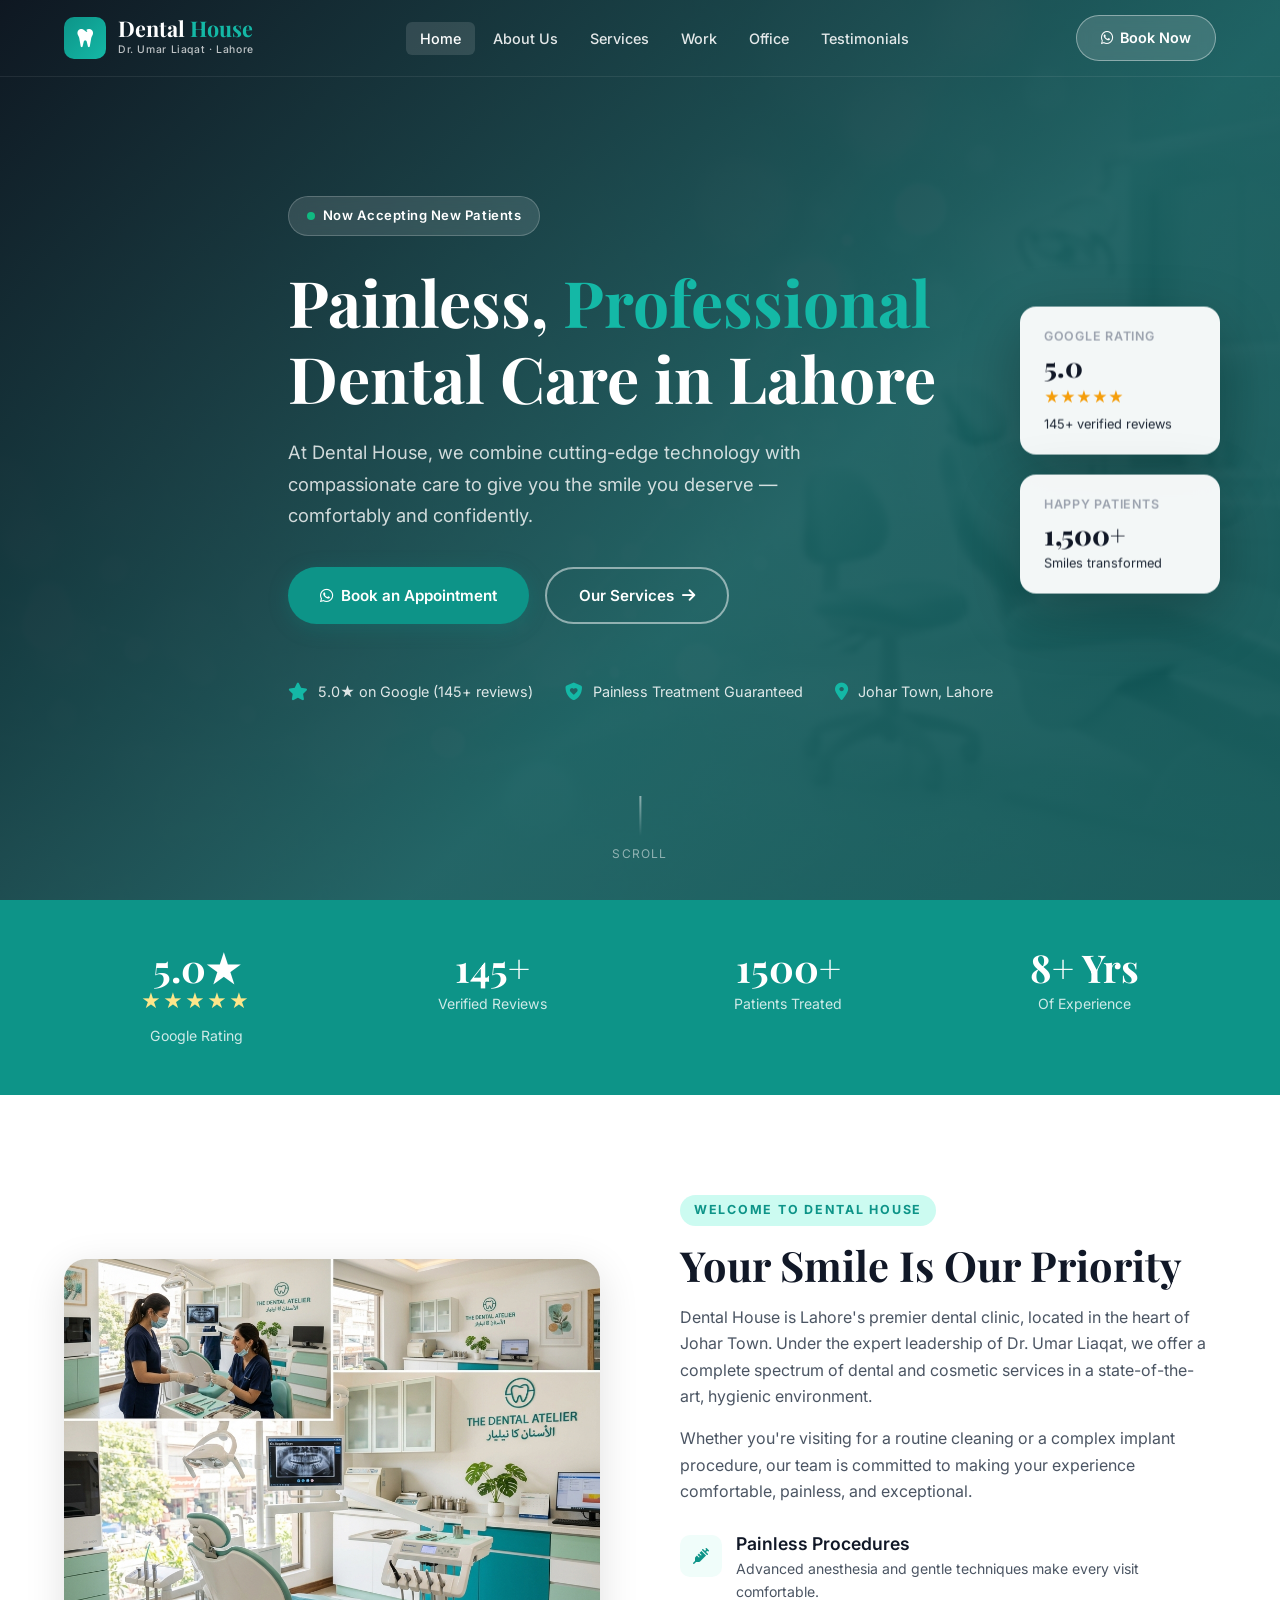
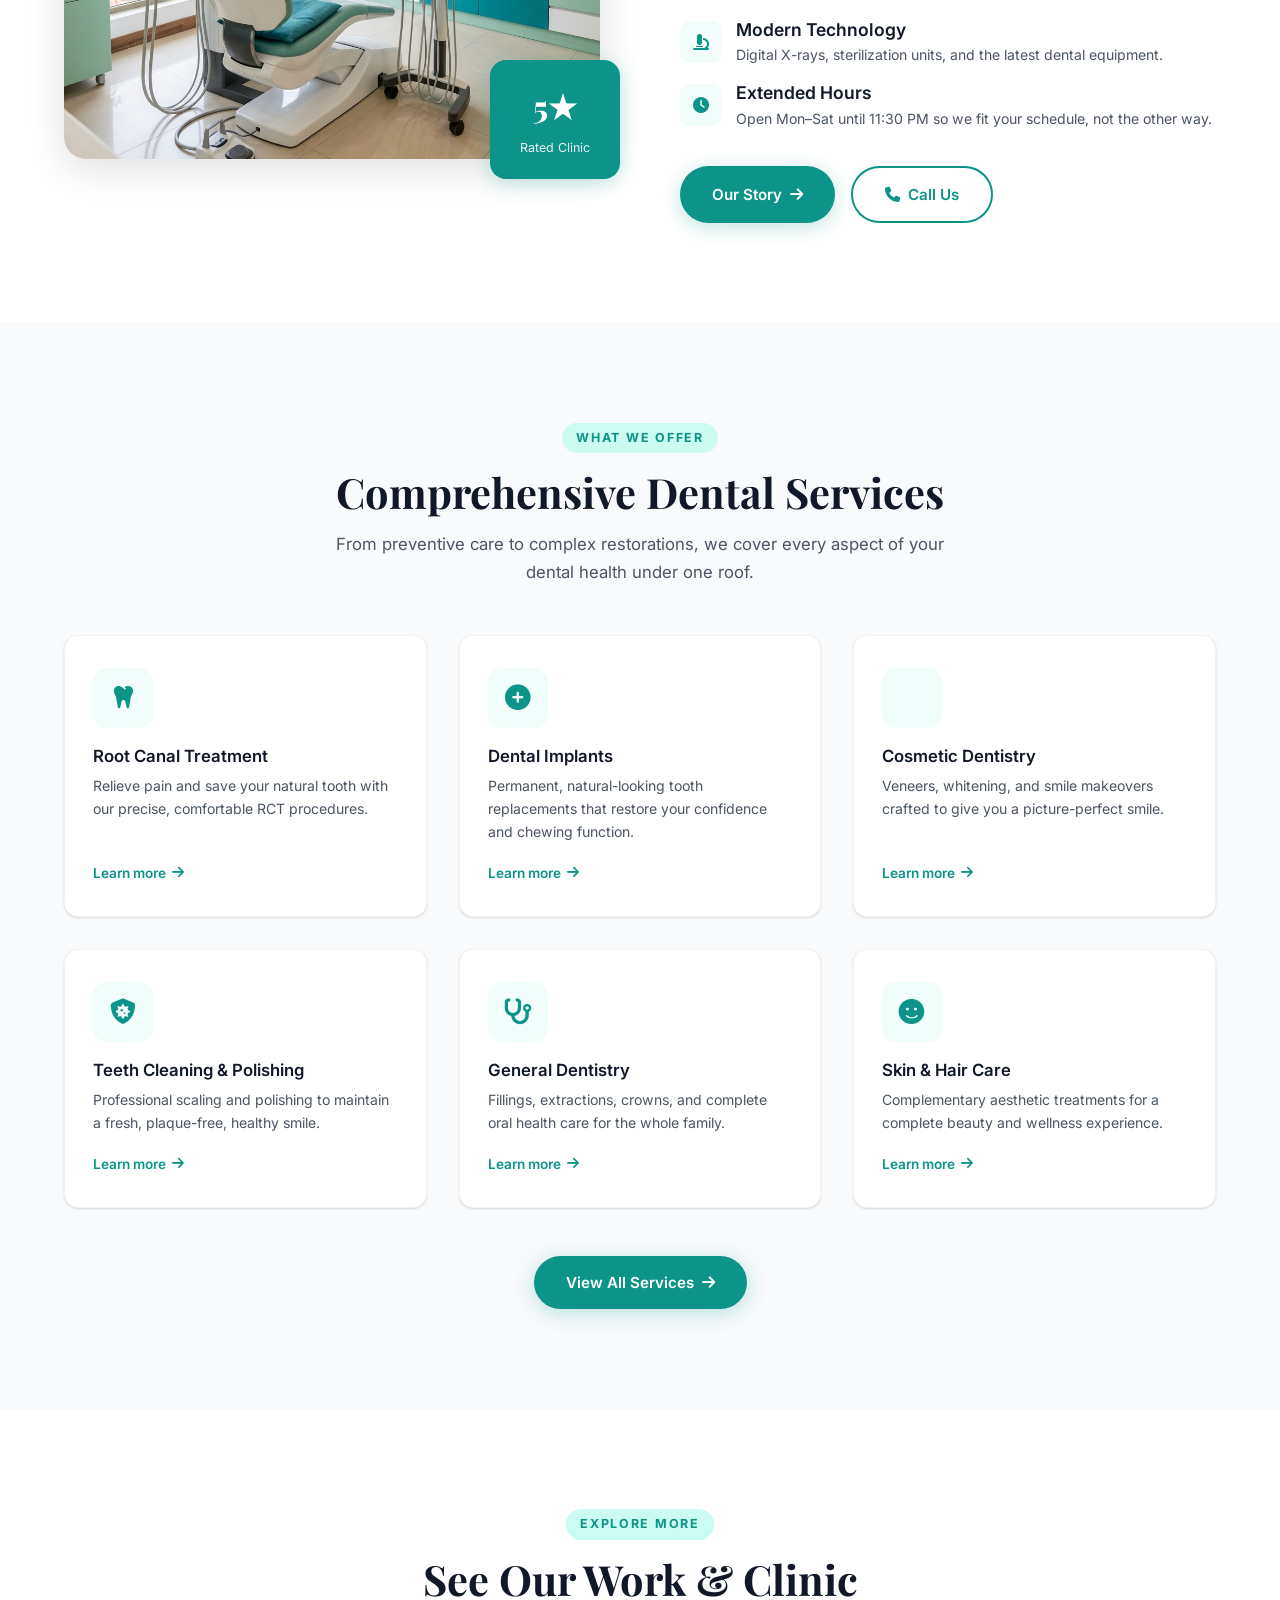
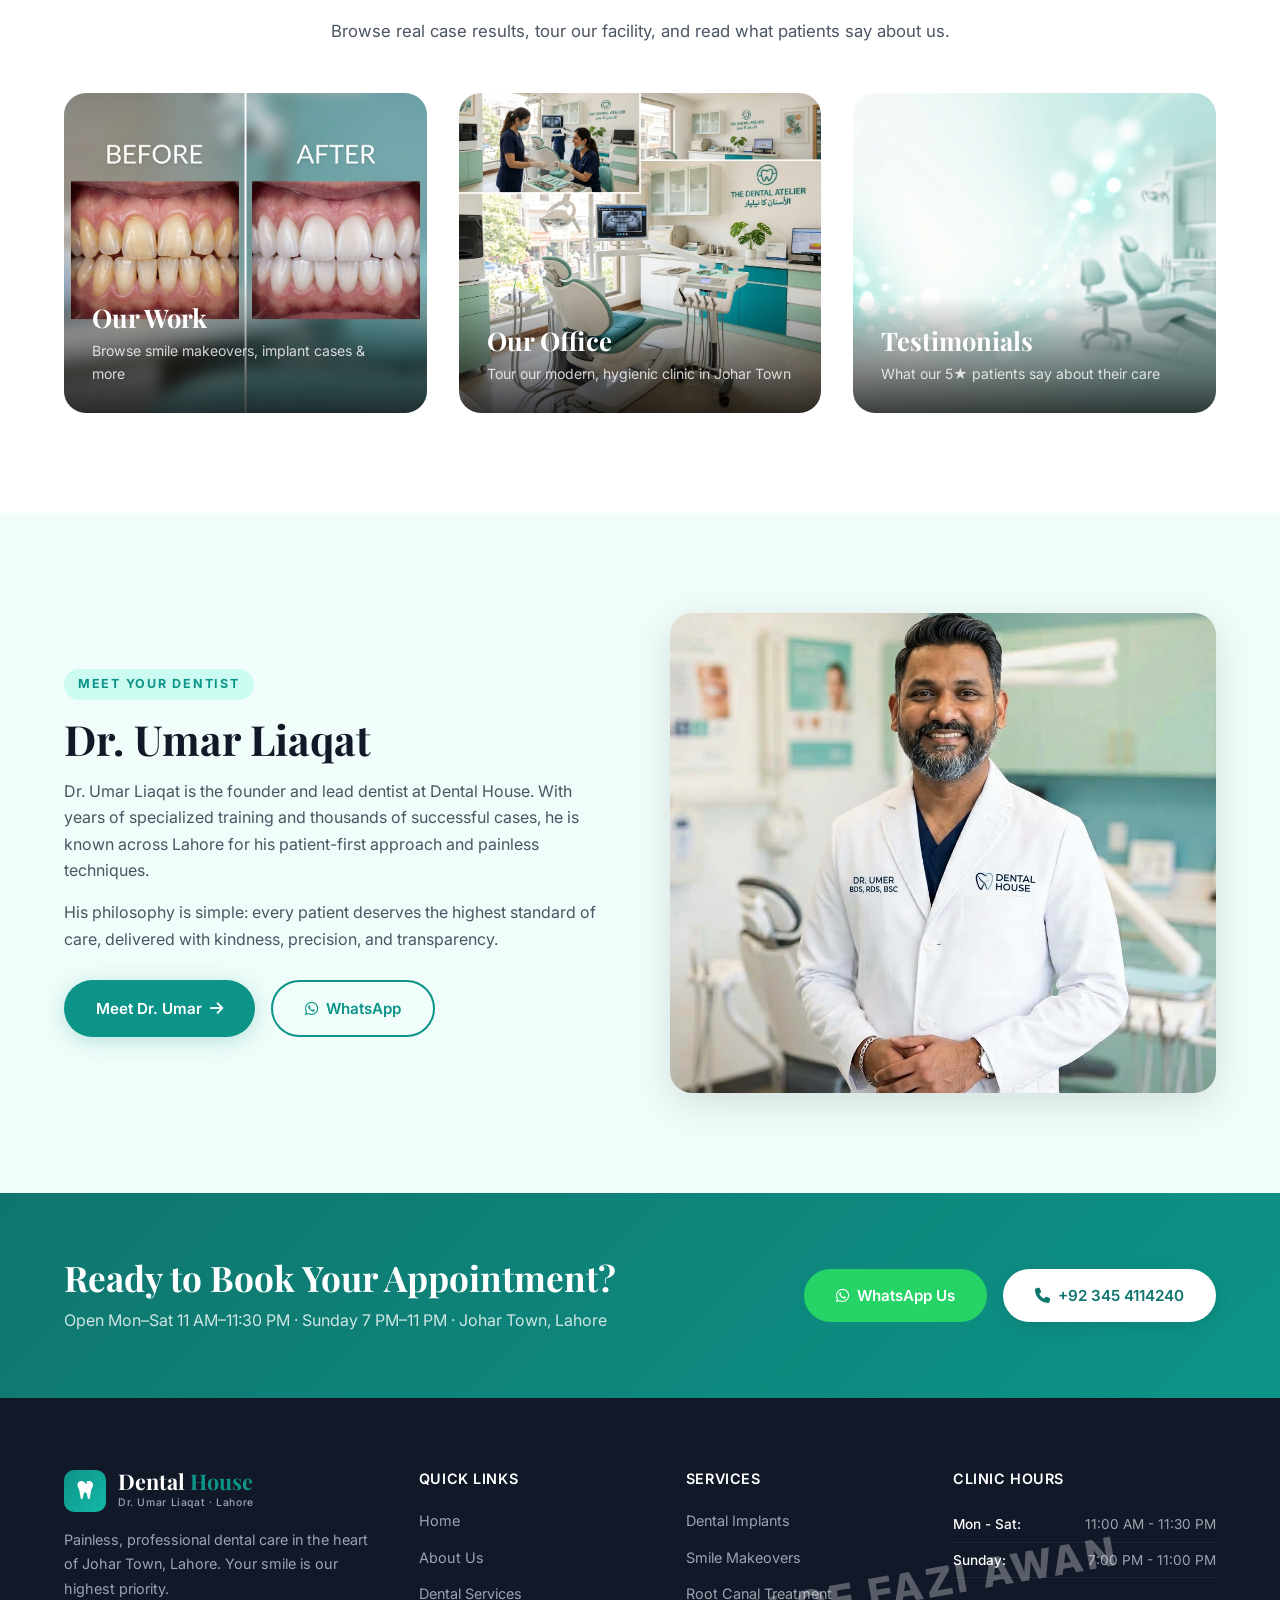
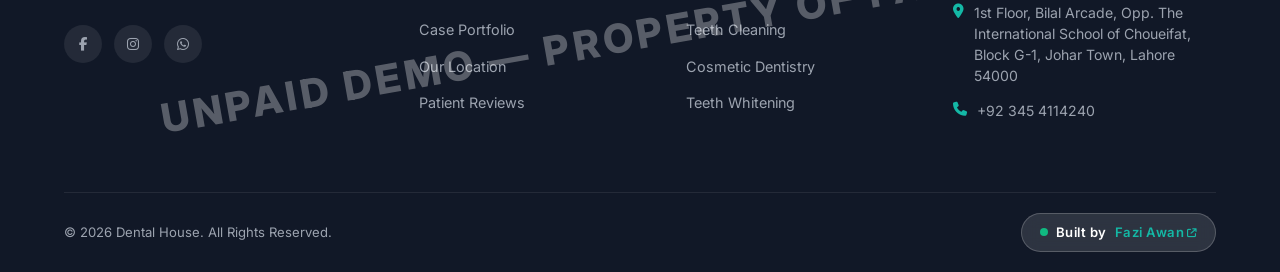
==== index.html @ aef33474 "Initial commit - Dental House website" ====
<!DOCTYPE html>
<html lang="en">
<head>
  <meta charset="UTF-8" />
  <meta name="viewport" content="width=device-width, initial-scale=1.0" />
  <title>Dental House Lahore — Best Dentist in Johar Town | Dr. Umar Liaqat</title>
  <meta name="description" content="Dental House in Johar Town, Lahore offers painless, professional dental care. Led by Dr. Umar Liaqat. 5-star rated clinic. Book your appointment today." />
  <meta name="keywords" content="best dentist Lahore, dentist Johar Town, dental clinic Lahore, root canal Lahore, dental implants Lahore, Dr. Umar Liaqat" />
  <meta property="og:title" content="Dental House Lahore — Best Dentist in Johar Town" />
  <meta property="og:description" content="Painless, professional dental care in Lahore. 5.0★ rated. Book now." />
  <meta property="og:type" content="website" />
  <link rel="preconnect" href="https://fonts.googleapis.com" />
  <link rel="preconnect" href="https://fonts.gstatic.com" crossorigin />
  <link href="https://fonts.googleapis.com/css2?family=Inter:wght@300;400;500;600;700;800&family=Playfair+Display:wght@400;600;700&display=swap" rel="stylesheet" />
  <link rel="stylesheet" href="style.css" />
  <link rel="stylesheet" href="https://cdnjs.cloudflare.com/ajax/libs/font-awesome/6.5.0/css/all.min.css" />
  <style>
    /* ——— HOMEPAGE-SPECIFIC STYLES ——— */
    .hero {
      position: relative;
      min-height: 100vh;
      display: flex;
      align-items: center;
      overflow: hidden;
      background: var(--gray-900);
    }
    .hero-bg {
      position: absolute;
      inset: 0;
      background-image: url('hero_bg_1789844515133.png');
      background-size: cover;
      background-position: center;
      opacity: .18;
    }
    .hero-overlay {
      position: absolute;
      inset: 0;
      background: linear-gradient(135deg,
        rgba(11,20,30,.92) 0%,
        rgba(13,148,136,.45) 60%,
        rgba(15,118,110,.6) 100%);
    }
    .hero-content {
      position: relative;
      z-index: 2;
      max-width: 720px;
    }
    .hero-badge {
      display: inline-flex;
      align-items: center;
      gap: 8px;
      background: rgba(255,255,255,.12);
      backdrop-filter: blur(8px);
      border: 1px solid rgba(255,255,255,.2);
      color: #fff;
      padding: 8px 18px;
      border-radius: 50px;
      font-size: .82rem;
      font-weight: 600;
      margin-bottom: 28px;
      letter-spacing: .04em;
    }
    .hero-badge .dot {
      width: 8px; height: 8px;
      background: #10b981;
      border-radius: 50%;
      animation: pulse 1.5s infinite;
    }
    .hero h1 {
      color: #fff;
      margin-bottom: 20px;
      font-size: clamp(2.4rem, 5.5vw, 4rem);
    }
    .hero h1 span { color: var(--teal-light); }
    .hero .hero-sub {
      color: rgba(255,255,255,.8);
      font-size: 1.15rem;
      max-width: 540px;
      margin-bottom: 36px;
      line-height: 1.7;
    }
    .hero-btns {
      display: flex;
      gap: 16px;
      flex-wrap: wrap;
      margin-bottom: 56px;
    }
    .hero-trust {
      display: flex;
      gap: 32px;
      flex-wrap: wrap;
    }
    .hero-trust-item {
      display: flex;
      align-items: center;
      gap: 10px;
      color: rgba(255,255,255,.85);
      font-size: .9rem;
    }
    .hero-trust-item i { color: var(--teal-light); font-size: 1.1rem; }

    /* floating card */
    .hero-float {
      position: absolute;
      right: 60px; top: 50%;
      transform: translateY(-50%);
      z-index: 3;
      display: flex;
      flex-direction: column;
      gap: 20px;
    }
    .hero-stat-card {
      background: rgba(255,255,255,.95);
      backdrop-filter: blur(12px);
      border-radius: 16px;
      padding: 20px 24px;
      min-width: 200px;
      box-shadow: 0 20px 60px rgba(0,0,0,.25);
      animation: float 4s ease-in-out infinite;
    }
    .hero-stat-card:nth-child(2) { animation-delay: .8s; }
    @keyframes float {
      0%, 100% { transform: translateY(0); }
      50%       { transform: translateY(-10px); }
    }
    .hero-stat-card .card-label { font-size: .78rem; font-weight: 600; color: var(--gray-400); letter-spacing: .06em; text-transform: uppercase; margin-bottom: 6px; }
    .hero-stat-card .card-value { font-size: 1.7rem; font-weight: 800; color: var(--gray-900); line-height: 1; font-family: 'Playfair Display', serif; }
    .hero-stat-card .card-stars { color: var(--gold); font-size: .95rem; margin-top: 4px; }
    .hero-stat-card .card-sub { font-size: .8rem; color: var(--gray-500); margin-top: 4px; }
    .scroll-cue {
      position: absolute;
      bottom: 36px; left: 50%;
      transform: translateX(-50%);
      z-index: 3;
      display: flex;
      flex-direction: column;
      align-items: center;
      gap: 8px;
      color: rgba(255,255,255,.5);
      font-size: .75rem;
      letter-spacing: .1em;
    }
    .scroll-cue-line {
      width: 2px; height: 40px;
      background: linear-gradient(to bottom, rgba(255,255,255,.5), transparent);
      animation: scrollLine 1.8s infinite;
    }
    @keyframes scrollLine {
      0%   { height: 0; opacity: 1; }
      100% { height: 40px; opacity: 0; }
    }

    /* intro section */
    .intro-grid {
      display: grid;
      grid-template-columns: 1fr 1fr;
      gap: 80px;
      align-items: center;
    }
    .intro-img-wrap {
      position: relative;
    }
    .intro-img-wrap img {
      width: 100%;
      height: 500px;
      object-fit: cover;
      border-radius: var(--radius-lg);
      box-shadow: var(--shadow-lg);
    }
    .intro-badge-float {
      position: absolute;
      bottom: -20px; right: -20px;
      background: var(--teal);
      color: #fff;
      border-radius: 16px;
      padding: 20px 24px;
      box-shadow: var(--shadow-teal);
      text-align: center;
      min-width: 130px;
    }
    .intro-badge-float .num { font-size: 2rem; font-weight: 800; display: block; font-family: 'Playfair Display', serif; }
    .intro-badge-float .txt { font-size: .78rem; opacity: .9; }
    .intro-features { display: flex; flex-direction: column; gap: 16px; margin: 28px 0 36px; }
    .intro-feature {
      display: flex;
      gap: 14px;
      align-items: flex-start;
    }
    .intro-feature-icon {
      width: 42px; height: 42px;
      border-radius: 10px;
      background: var(--teal-bg);
      display: flex; align-items: center; justify-content: center;
      color: var(--teal);
      font-size: 1rem;
      flex-shrink: 0;
      margin-top: 2px;
    }
    .intro-feature h4 { margin-bottom: 3px; }
    .intro-feature p { font-size: .88rem; margin: 0; }

    /* service preview cards */
    .service-prev-card {
      background: #fff;
      border-radius: var(--radius);
      padding: 32px 28px;
      border: 1px solid var(--gray-100);
      box-shadow: var(--shadow-sm);
      transition: transform var(--transition), box-shadow var(--transition), border-color var(--transition);
      display: flex;
      flex-direction: column;
    }
    .service-prev-card:hover {
      transform: translateY(-8px);
      box-shadow: 0 20px 50px rgba(13,148,136,.12);
      border-color: var(--teal-pale);
    }
    .service-prev-card .service-icon { margin-bottom: 18px; }
    .service-prev-card h4 { margin-bottom: 8px; font-size: 1.05rem; }
    .service-prev-card p { font-size: .88rem; flex: 1; }
    .service-prev-card .card-link {
      display: inline-flex;
      align-items: center;
      gap: 6px;
      color: var(--teal);
      font-size: .85rem;
      font-weight: 600;
      margin-top: 18px;
      transition: gap var(--transition);
    }
    .service-prev-card:hover .card-link { gap: 10px; }

    /* quick-link section cards */
    .quick-card {
      position: relative;
      border-radius: var(--radius-lg);
      overflow: hidden;
      height: 320px;
      display: flex;
      align-items: flex-end;
      cursor: pointer;
    }
    .quick-card img {
      position: absolute;
      inset: 0;
      width: 100%; height: 100%;
      object-fit: cover;
      transition: transform .5s ease;
    }
    .quick-card:hover img { transform: scale(1.06); }
    .quick-card-overlay {
      position: relative;
      z-index: 1;
      width: 100%;
      padding: 28px;
      background: linear-gradient(to top, rgba(0,0,0,.75) 0%, transparent 100%);
    }
    .quick-card-overlay h3 { color: #fff; margin-bottom: 6px; }
    .quick-card-overlay p { color: rgba(255,255,255,.8); font-size: .88rem; margin: 0; }

    @media (max-width: 1024px) {
      .hero-float { display: none; }
    }
    @media (max-width: 768px) {
      .intro-grid { grid-template-columns: 1fr; gap: 48px; }
      .intro-badge-float { bottom: -10px; right: 16px; }
    }
  </style>
</head>
<body class="page-transition">

  <!-- =================== HEADER =================== -->
  <header class="site-header transparent" id="site-header" data-transparent="true">
    <div class="container">
      <nav class="nav-inner">
        <a href="index.html" class="nav-logo" id="nav-logo">
          <div class="nav-logo-icon"><i class="fa-solid fa-tooth"></i></div>
          <div>
            <div class="nav-logo-text">Dental <span>House</span></div>
            <span class="nav-logo-sub">Dr. Umar Liaqat · Lahore</span>
          </div>
        </a>
        <ul class="nav-links" id="nav-links">
          <li><a href="index.html">Home</a></li>
          <li><a href="about.html">About Us</a></li>
          <li><a href="services.html">Services</a></li>
          <li><a href="work.html">Work</a></li>
          <li><a href="office.html">Office</a></li>
          <li><a href="testimonials.html">Testimonials</a></li>
        </ul>
        <div class="nav-right">
          <a href="https://wa.me/923454114240" target="_blank" class="nav-cta"><i class="fa-brands fa-whatsapp"></i> Book Now</a>
        </div>
        <button class="nav-toggle" id="nav-toggle" aria-label="Toggle menu" aria-expanded="false"><span></span><span></span><span></span></button>
      </nav>
    </div>
  </header>

  <!-- Mobile menu -->
  <div class="mobile-menu" id="mobile-menu">
    <a href="index.html">Home</a>
    <a href="about.html">About Us</a>
    <a href="services.html">Services</a>
    <a href="work.html">Work</a>
    <a href="office.html">Office</a>
    <a href="testimonials.html">Testimonials</a>
    <a href="https://wa.me/923454114240" target="_blank" class="nav-cta">Book Now on WhatsApp</a>
  </div>

  <!-- =================== HERO =================== -->
  <section class="hero" id="hero">
    <div class="hero-bg"></div>
    <div class="hero-overlay"></div>
    <div class="container" style="position:relative;z-index:2;">
      <div class="hero-content">
        <div class="hero-badge">
          <span class="dot"></span>
          Now Accepting New Patients
        </div>
        <h1>Painless, <span>Professional</span><br>Dental Care in Lahore</h1>
        <p class="hero-sub">
          At Dental House, we combine cutting-edge technology with compassionate care to give you the smile you deserve — comfortably and confidently.
        </p>
        <div class="hero-btns">
          <a href="https://wa.me/923454114240" target="_blank" class="btn btn-primary" id="hero-book-btn">
            <i class="fa-brands fa-whatsapp"></i> Book an Appointment
          </a>
          <a href="services.html" class="btn btn-outline" style="color:#fff;border-color:rgba(255,255,255,.5);" id="hero-services-btn">
            Our Services <i class="fa-solid fa-arrow-right"></i>
          </a>
        </div>
        <div class="hero-trust">
          <div class="hero-trust-item">
            <i class="fa-solid fa-star"></i>
            <span>5.0★ on Google (145+ reviews)</span>
          </div>
          <div class="hero-trust-item">
            <i class="fa-solid fa-shield-heart"></i>
            <span>Painless Treatment Guaranteed</span>
          </div>
          <div class="hero-trust-item">
            <i class="fa-solid fa-location-dot"></i>
            <span>Johar Town, Lahore</span>
          </div>
        </div>
      </div>
    </div>

    <!-- Floating stat cards -->
    <div class="hero-float">
      <div class="hero-stat-card">
        <div class="card-label">Google Rating</div>
        <div class="card-value">5.0</div>
        <div class="card-stars">★★★★★</div>
        <div class="card-sub">145+ verified reviews</div>
      </div>
      <div class="hero-stat-card">
        <div class="card-label">Happy Patients</div>
        <div class="card-value">1,500+</div>
        <div class="card-sub">Smiles transformed</div>
      </div>
    </div>

    <div class="scroll-cue">
      <div class="scroll-cue-line"></div>
      SCROLL
    </div>
  </section>

  <!-- =================== STATS STRIP =================== -->
  <div class="stats-strip">
    <div class="container">
      <div class="stats-grid stagger">
        <div class="stat-item fade-in">
          <div class="number" data-count="5.0" data-decimals="1" data-suffix="★">5.0★</div>
          <div class="stars">★★★★★</div>
          <div class="label">Google Rating</div>
        </div>
        <div class="stat-item fade-in">
          <div class="number" data-count="145" data-suffix="+">145+</div>
          <div class="label">Verified Reviews</div>
        </div>
        <div class="stat-item fade-in">
          <div class="number" data-count="1500" data-suffix="+">1500+</div>
          <div class="label">Patients Treated</div>
        </div>
        <div class="stat-item fade-in">
          <div class="number" data-count="8" data-suffix="+ Yrs">8+ Yrs</div>
          <div class="label">Of Experience</div>
        </div>
      </div>
    </div>
  </div>

  <!-- =================== INTRO SECTION =================== -->
  <section class="section" id="intro">
    <div class="container">
      <div class="intro-grid">
        <div class="intro-img-wrap fade-in-left">
          <img src="clinic_interior_1789844557545.png" alt="Dental House Clinic Interior — Modern, clean, well-equipped" />
          <div class="intro-badge-float">
            <span class="num">5★</span>
            <span class="txt">Rated Clinic</span>
          </div>
        </div>
        <div class="fade-in-right">
          <span class="section-label">Welcome to Dental House</span>
          <h2 class="section-title">Your Smile Is Our Priority</h2>
          <p style="margin-bottom:16px;">
            Dental House is Lahore's premier dental clinic, located in the heart of Johar Town. Under the expert leadership of Dr. Umar Liaqat, we offer a complete spectrum of dental and cosmetic services in a state-of-the-art, hygienic environment.
          </p>
          <p>
            Whether you're visiting for a routine cleaning or a complex implant procedure, our team is committed to making your experience comfortable, painless, and exceptional.
          </p>
          <div class="intro-features">
            <div class="intro-feature">
              <div class="intro-feature-icon"><i class="fa-solid fa-syringe"></i></div>
              <div>
                <h4>Painless Procedures</h4>
                <p>Advanced anesthesia and gentle techniques make every visit comfortable.</p>
              </div>
            </div>
            <div class="intro-feature">
              <div class="intro-feature-icon"><i class="fa-solid fa-microscope"></i></div>
              <div>
                <h4>Modern Technology</h4>
                <p>Digital X-rays, sterilization units, and the latest dental equipment.</p>
              </div>
            </div>
            <div class="intro-feature">
              <div class="intro-feature-icon"><i class="fa-solid fa-clock"></i></div>
              <div>
                <h4>Extended Hours</h4>
                <p>Open Mon–Sat until 11:30 PM so we fit your schedule, not the other way.</p>
              </div>
            </div>
          </div>
          <div style="display:flex;gap:16px;flex-wrap:wrap;">
            <a href="about.html" class="btn btn-primary" id="intro-about-btn">
              Our Story <i class="fa-solid fa-arrow-right"></i>
            </a>
            <a href="tel:+923454114240" class="btn btn-outline" id="intro-call-btn">
              <i class="fa-solid fa-phone"></i> Call Us
            </a>
          </div>
        </div>
      </div>
    </div>
  </section>

  <!-- =================== SERVICES PREVIEW =================== -->
  <section class="section section-alt" id="services-preview">
    <div class="container">
      <div class="text-center fade-in">
        <span class="section-label">What We Offer</span>
        <h2 class="section-title">Comprehensive Dental Services</h2>
        <p class="section-subtitle">From preventive care to complex restorations, we cover every aspect of your dental health under one roof.</p>
      </div>
      <div class="grid-3 stagger" style="margin-bottom:48px;">
        <div class="service-prev-card fade-in">
          <div class="service-icon"><i class="fa-solid fa-tooth" style="color:var(--teal);"></i></div>
          <h4>Root Canal Treatment</h4>
          <p>Relieve pain and save your natural tooth with our precise, comfortable RCT procedures.</p>
          <a href="services.html#rct" class="card-link">Learn more <i class="fa-solid fa-arrow-right"></i></a>
        </div>
        <div class="service-prev-card fade-in">
          <div class="service-icon"><i class="fa-solid fa-circle-plus" style="color:var(--teal);"></i></div>
          <h4>Dental Implants</h4>
          <p>Permanent, natural-looking tooth replacements that restore your confidence and chewing function.</p>
          <a href="services.html#implants" class="card-link">Learn more <i class="fa-solid fa-arrow-right"></i></a>
        </div>
        <div class="service-prev-card fade-in">
          <div class="service-icon"><i class="fa-solid fa-sparkles" style="color:var(--teal);"></i></div>
          <h4>Cosmetic Dentistry</h4>
          <p>Veneers, whitening, and smile makeovers crafted to give you a picture-perfect smile.</p>
          <a href="services.html#cosmetic" class="card-link">Learn more <i class="fa-solid fa-arrow-right"></i></a>
        </div>
        <div class="service-prev-card fade-in">
          <div class="service-icon"><i class="fa-solid fa-shield-virus" style="color:var(--teal);"></i></div>
          <h4>Teeth Cleaning & Polishing</h4>
          <p>Professional scaling and polishing to maintain a fresh, plaque-free, healthy smile.</p>
          <a href="services.html#cleaning" class="card-link">Learn more <i class="fa-solid fa-arrow-right"></i></a>
        </div>
        <div class="service-prev-card fade-in">
          <div class="service-icon"><i class="fa-solid fa-stethoscope" style="color:var(--teal);"></i></div>
          <h4>General Dentistry</h4>
          <p>Fillings, extractions, crowns, and complete oral health care for the whole family.</p>
          <a href="services.html#general" class="card-link">Learn more <i class="fa-solid fa-arrow-right"></i></a>
        </div>
        <div class="service-prev-card fade-in">
          <div class="service-icon"><i class="fa-solid fa-face-smile" style="color:var(--teal);"></i></div>
          <h4>Skin & Hair Care</h4>
          <p>Complementary aesthetic treatments for a complete beauty and wellness experience.</p>
          <a href="services.html#skin" class="card-link">Learn more <i class="fa-solid fa-arrow-right"></i></a>
        </div>
      </div>
      <div class="text-center fade-in">
        <a href="services.html" class="btn btn-primary" id="home-all-services-btn">View All Services <i class="fa-solid fa-arrow-right"></i></a>
      </div>
    </div>
  </section>

  <!-- =================== QUICK LINKS (Work / Office / Testimonials) =================== -->
  <section class="section" id="quick-links">
    <div class="container">
      <div class="text-center fade-in">
        <span class="section-label">Explore More</span>
        <h2 class="section-title">See Our Work &amp; Clinic</h2>
        <p class="section-subtitle">Browse real case results, tour our facility, and read what patients say about us.</p>
      </div>
      <div class="grid-3 stagger">
        <a href="work.html" class="quick-card fade-in" id="qlink-work">
          <img src="smile_makeover_1789844572495.png" alt="Dental work portfolio — Smile makeovers and implant cases" />
          <div class="quick-card-overlay">
            <h3>Our Work</h3>
            <p>Browse smile makeovers, implant cases & more</p>
          </div>
        </a>
        <a href="office.html" class="quick-card fade-in" id="qlink-office">
          <img src="clinic_interior_1789844557545.png" alt="Dental House Clinic — Modern interior and equipment" />
          <div class="quick-card-overlay">
            <h3>Our Office</h3>
            <p>Tour our modern, hygienic clinic in Johar Town</p>
          </div>
        </a>
        <a href="testimonials.html" class="quick-card fade-in" id="qlink-testimonials">
          <img src="hero_bg_1789844515133.png" alt="Patient testimonials at Dental House Lahore" />
          <div class="quick-card-overlay">
            <h3>Testimonials</h3>
            <p>What our 5★ patients say about their care</p>
          </div>
        </a>
      </div>
    </div>
  </section>

  <!-- =================== DR UMAR SNAPSHOT =================== -->
  <section class="section section-teal" id="dr-snapshot">
    <div class="container">
      <div class="intro-grid" style="gap:60px;align-items:center;">
        <div class="fade-in-left">
          <span class="section-label">Meet Your Dentist</span>
          <h2 class="section-title">Dr. Umar Liaqat</h2>
          <p style="margin-bottom:16px;">
            Dr. Umar Liaqat is the founder and lead dentist at Dental House. With years of specialized training and thousands of successful cases, he is known across Lahore for his patient-first approach and painless techniques.
          </p>
          <p style="margin-bottom:28px;">
            His philosophy is simple: every patient deserves the highest standard of care, delivered with kindness, precision, and transparency.
          </p>
          <div style="display:flex;gap:16px;flex-wrap:wrap;">
            <a href="about.html" class="btn btn-primary" id="home-about-dr-btn">Meet Dr. Umar <i class="fa-solid fa-arrow-right"></i></a>
            <a href="https://wa.me/923454114240" target="_blank" class="btn btn-outline" id="home-wa-btn">
              <i class="fa-brands fa-whatsapp"></i> WhatsApp
            </a>
          </div>
        </div>
        <div class="fade-in-right" style="position:relative;">
          <img src="assets/dr umar.jfif" alt="Dr. Umar Liaqat — Lead Dentist at Dental House Lahore" style="border-radius:var(--radius-lg);box-shadow:var(--shadow-lg);width:100%;height:480px;object-fit:cover;" />
        </div>
      </div>
    </div>
  </section>

  <!-- =================== CONTACT STRIP =================== -->
  <section class="contact-strip" id="contact-strip">
    <div class="container">
      <div class="contact-strip-inner">
        <div>
          <h2 style="font-size:clamp(1.6rem,3vw,2.2rem);">Ready to Book Your Appointment?</h2>
          <p>Open Mon–Sat 11 AM–11:30 PM · Sunday 7 PM–11 PM · Johar Town, Lahore</p>
        </div>
        <div class="contact-strip-btns">
          <a href="https://wa.me/923454114240" target="_blank" class="btn btn-whatsapp" id="strip-wa-btn">
            <i class="fa-brands fa-whatsapp"></i> WhatsApp Us
          </a>
          <a href="tel:+923454114240" class="btn btn-white" id="strip-call-btn">
            <i class="fa-solid fa-phone"></i> +92 345 4114240
          </a>
        </div>
      </div>
    </div>
  </section>

  <!-- =================== FOOTER =================== -->
  <footer class="site-footer">
    <div class="container">
      <div class="footer-grid">
        <div class="footer-brand">
          <a href="index.html" class="nav-logo">
            <div class="nav-logo-icon"><i class="fa-solid fa-tooth"></i></div>
            <div>
              <div class="nav-logo-text">Dental <span>House</span></div>
              <span class="nav-logo-sub">Dr. Umar Liaqat · Lahore</span>
            </div>
          </a>
          <p>Painless, professional dental care in the heart of Johar Town, Lahore. Your smile is our highest priority.</p>
          <div class="footer-social">
            <a href="https://facebook.com" target="_blank" aria-label="Facebook"><i class="fa-brands fa-facebook-f"></i></a>
            <a href="https://instagram.com" target="_blank" aria-label="Instagram"><i class="fa-brands fa-instagram"></i></a>
            <a href="https://wa.me/923454114240" target="_blank" aria-label="WhatsApp"><i class="fa-brands fa-whatsapp"></i></a>
          </div>
        </div>

        <div class="footer-col">
          <h4>Quick Links</h4>
          <ul>
            <li><a href="index.html">Home</a></li>
            <li><a href="about.html">About Us</a></li>
            <li><a href="services.html">Dental Services</a></li>
            <li><a href="work.html">Case Portfolio</a></li>
            <li><a href="office.html">Our Location</a></li>
            <li><a href="testimonials.html">Patient Reviews</a></li>
          </ul>
        </div>

        <div class="footer-col">
          <h4>Services</h4>
          <ul>
            <li><a href="services.html">Dental Implants</a></li>
            <li><a href="services.html">Smile Makeovers</a></li>
            <li><a href="services.html">Root Canal Treatment</a></li>
            <li><a href="services.html">Teeth Cleaning</a></li>
            <li><a href="services.html">Cosmetic Dentistry</a></li>
            <li><a href="services.html">Teeth Whitening</a></li>
          </ul>
        </div>

        <div class="footer-col">
          <h4>Clinic Hours</h4>
          <div class="footer-hours-row"><span>Mon - Sat:</span> <span>11:00 AM - 11:30 PM</span></div>
          <div class="footer-hours-row"><span>Sunday:</span> <span>7:00 PM - 11:00 PM</span></div>

          <div style="margin-top: 24px;">
            <div class="footer-contact-item">
              <i class="fa-solid fa-location-dot icon"></i>
              <span>1st Floor, Bilal Arcade, Opp. The International School of Choueifat, Block G-1, Johar Town, Lahore 54000</span>
            </div>
            <div class="footer-contact-item">
              <i class="fa-solid fa-phone icon"></i>
              <span>+92 345 4114240</span>
            </div>
          </div>
        </div>
      </div>

      <div class="footer-bottom footer-bottom-split">
        <div>© 2026 Dental House. All Rights Reserved.</div>
        <p class="footer-credit"><span class="dot"></span> Built by <a href="https://fazi-awan-portfolio.vercel.app/" target="_blank" rel="noopener">Fazi Awan <i class="fa-solid fa-arrow-up-right-from-square"></i></a></p>
      </div>
    </div>
  </footer>

  <script src="shared.js"></script>
</body>
</html>
---- style.css ----
/* =============================================
   DENTAL HOUSE — SHARED STYLESHEET
   ============================================= */

@import url('https://fonts.googleapis.com/css2?family=Inter:wght@300;400;500;600;700;800&family=Playfair+Display:wght@400;600;700&display=swap');

/* ——— CSS Variables ——— */
:root {
  --teal: #0d9488;
  --teal-light: #14b8a6;
  --teal-dark: #0f766e;
  --teal-pale: #ccfbf1;
  --teal-bg: #f0fdfa;
  --white: #ffffff;
  --off-white: #f8fafc;
  --gray-50: #f9fafb;
  --gray-100: #f3f4f6;
  --gray-200: #e5e7eb;
  --gray-400: #9ca3af;
  --gray-600: #4b5563;
  --gray-700: #374151;
  --gray-800: #1f2937;
  --gray-900: #111827;
  --gold: #f59e0b;
  --shadow-sm: 0 1px 3px rgba(0, 0, 0, .08), 0 1px 2px rgba(0, 0, 0, .06);
  --shadow-md: 0 4px 16px rgba(0, 0, 0, .10);
  --shadow-lg: 0 10px 40px rgba(0, 0, 0, .12);
  --shadow-teal: 0 4px 20px rgba(13, 148, 136, .25);
  --radius: 14px;
  --radius-lg: 22px;
  --transition: .3s cubic-bezier(.4, 0, .2, 1);
}

/* ——— Reset & Base ——— */
*,
*::before,
*::after {
  box-sizing: border-box;
  margin: 0;
  padding: 0;
}

html {
  scroll-behavior: smooth;
  font-size: 16px;
}

body {
  font-family: 'Inter', sans-serif;
  color: var(--gray-800);
  background: var(--white);
  line-height: 1.65;
  overflow-x: hidden;
}

img {
  max-width: 100%;
  height: auto;
  display: block;
}

a {
  text-decoration: none;
  color: inherit;
}

ul {
  list-style: none;
}

/* ——— Typography ——— */
h1,
h2,
h3,
h4 {
  font-family: 'Playfair Display', serif;
  line-height: 1.2;
  color: var(--gray-900);
}

h1 {
  font-size: clamp(2.2rem, 5vw, 3.8rem);
}

h2 {
  font-size: clamp(1.8rem, 3.5vw, 2.6rem);
}

h3 {
  font-size: clamp(1.2rem, 2.5vw, 1.6rem);
}

h4 {
  font-size: 1.1rem;
  font-family: 'Inter', sans-serif;
  font-weight: 600;
}

p {
  color: var(--gray-600);
  font-size: 1rem;
}

/* ——— Utility ——— */
.container {
  max-width: 1200px;
  margin: 0 auto;
  padding: 0 24px;
}

.section-label {
  display: inline-block;
  font-size: .78rem;
  font-weight: 700;
  letter-spacing: .14em;
  text-transform: uppercase;
  color: var(--teal);
  background: var(--teal-pale);
  padding: 5px 14px;
  border-radius: 50px;
  margin-bottom: 14px;
}

.section-title {
  margin-bottom: 14px;
}

.section-subtitle {
  font-size: 1.05rem;
  color: var(--gray-600);
  max-width: 620px;
  margin-bottom: 48px;
}

.text-center {
  text-align: center;
}

.text-center .section-subtitle {
  margin-left: auto;
  margin-right: auto;
}

/* ——— Buttons ——— */
.btn {
  display: inline-flex;
  align-items: center;
  gap: 8px;
  padding: 14px 32px;
  border-radius: 50px;
  font-family: 'Inter', sans-serif;
  font-size: .95rem;
  font-weight: 600;
  cursor: pointer;
  border: none;
  transition: var(--transition);
  white-space: nowrap;
}

.btn-primary {
  background: var(--teal);
  color: #fff;
  box-shadow: var(--shadow-teal);
}

.btn-primary:hover {
  background: var(--teal-dark);
  transform: translateY(-2px);
  box-shadow: 0 8px 28px rgba(13, 148, 136, .35);
}

.btn-outline {
  background: transparent;
  color: var(--teal);
  border: 2px solid var(--teal);
}

.btn-outline:hover {
  background: var(--teal);
  color: #fff;
  transform: translateY(-2px);
}

.btn-white {
  background: #fff;
  color: var(--teal-dark);
  box-shadow: var(--shadow-md);
}

.btn-white:hover {
  background: var(--teal-pale);
  transform: translateY(-2px);
}

.btn-whatsapp {
  background: #25d366;
  color: #fff;
}

.btn-whatsapp:hover {
  background: #1da851;
  transform: translateY(-2px);
}

/* ——— NAVIGATION ——— */
.site-header {
  position: fixed;
  top: 0;
  left: 0;
  right: 0;
  z-index: 1000;
  transition: background var(--transition), box-shadow var(--transition), border-color var(--transition);
  padding: 0;
  border-bottom: 1px solid rgba(255, 255, 255, .08);
}

.site-header.scrolled {
  background: rgba(255, 255, 255, .97);
  backdrop-filter: blur(16px);
  -webkit-backdrop-filter: blur(16px);
  border-bottom: 1px solid var(--gray-100);
  box-shadow: 0 2px 20px rgba(0, 0, 0, .08);
}

.site-header.transparent {
  background: transparent;
  border-bottom: 1px solid rgba(255, 255, 255, .08);
}

.nav-inner {
  display: flex;
  align-items: center;
  height: 76px;
  gap: 24px;
}

.nav-logo {
  display: flex;
  align-items: center;
  gap: 12px;
  flex-shrink: 0;
}

.nav-logo-icon {
  width: 42px;
  height: 42px;
  background: linear-gradient(135deg, var(--teal), var(--teal-light));
  border-radius: 10px;
  display: flex;
  align-items: center;
  justify-content: center;
  color: #fff;
  font-size: 1.3rem;
}

.nav-logo-text {
  font-family: 'Playfair Display', serif;
  font-size: 1.35rem;
  font-weight: 700;
  color: var(--gray-900);
  line-height: 1;
  transition: color var(--transition);
}

.nav-logo-text span {
  color: var(--teal);
}

.nav-logo-sub {
  font-size: .65rem;
  font-weight: 500;
  color: var(--gray-400);
  letter-spacing: .06em;
  display: block;
  margin-top: 2px;
  transition: color var(--transition);
}

/* Transparent state — white on the hero (like California Dental) */
.site-header.transparent .nav-logo-text {
  color: #fff;
}

.site-header.transparent .nav-logo-text span {
  color: var(--teal-light);
}

.site-header.transparent .nav-logo-sub {
  color: rgba(255, 255, 255, .72);
}

/* Centered nav links — between logo and right-side actions */
.nav-links {
  flex: 1;
  display: flex;
  align-items: center;
  justify-content: center;
  gap: 4px;
}

.nav-links a {
  padding: 8px 14px;
  border-radius: 6px;
  font-size: .9rem;
  font-weight: 500;
  color: var(--gray-700);
  transition: color var(--transition), background var(--transition);
  white-space: nowrap;
}

.nav-links a:hover,
.nav-links a.active {
  color: var(--teal);
  background: var(--teal-bg);
}

.site-header.transparent .nav-links a {
  color: rgba(255, 255, 255, .88);
}

.site-header.transparent .nav-links a:hover,
.site-header.transparent .nav-links a.active {
  color: #fff;
  background: rgba(255, 255, 255, .12);
}

/* Right side — phone + CTA (mirrors the reference navbar) */
.nav-right {
  display: flex;
  align-items: center;
  gap: 16px;
  flex-shrink: 0;
}

.nav-phone {
  display: flex;
  align-items: center;
  gap: 6px;
  font-size: .9rem;
  font-weight: 600;
  color: var(--gray-700);
  transition: color var(--transition);
  white-space: nowrap;
}

.nav-phone:hover {
  color: var(--teal);
}

.site-header.transparent .nav-phone {
  color: rgba(255, 255, 255, .88);
}

.site-header.transparent .nav-phone:hover {
  color: #fff;
}

.nav-cta {
  display: inline-flex;
  align-items: center;
  justify-content: center;
  gap: 6px;
  padding: 10px 24px;
  font-size: .9rem;
  font-weight: 600;
  white-space: nowrap;
  cursor: pointer;
  border-radius: 50px;
  border: 1px solid rgba(255, 255, 255, .4);
  background: rgba(255, 255, 255, .15);
  color: #fff;
  backdrop-filter: blur(8px);
  -webkit-backdrop-filter: blur(8px);
  transition: background var(--transition), border-color var(--transition), transform var(--transition), box-shadow var(--transition), color var(--transition), border-radius var(--transition);
}

.nav-cta:hover {
  background: rgba(255, 255, 255, .28);
  border-color: rgba(255, 255, 255, .7);
  transform: translateY(-1px);
  box-shadow: 0 4px 16px rgba(0, 0, 0, .18);
}

/* Scrolled CTA — solid teal, squared like the reference */
.site-header.scrolled .nav-cta {
  background: var(--teal);
  border-color: transparent;
  color: #fff;
  border-radius: 8px;
  box-shadow: 0 2px 8px rgba(13, 148, 136, .35);
}

.site-header.scrolled .nav-cta:hover {
  background: var(--teal-dark);
  transform: translateY(-1px);
  box-shadow: 0 4px 16px rgba(13, 148, 136, .45);
}

/* Hamburger — animated 3-line, white on transparent */
.nav-toggle {
  display: none;
  flex-direction: column;
  justify-content: center;
  gap: 5px;
  width: 36px;
  height: 36px;
  padding: 4px;
  background: none;
  border: none;
  cursor: pointer;
  border-radius: 6px;
  transition: background var(--transition);
  margin-left: auto;
}

.nav-toggle:hover {
  background: rgba(255, 255, 255, .12);
}

.nav-toggle span {
  display: block;
  height: 2px;
  background: var(--gray-700);
  border-radius: 2px;
  transition: transform 250ms ease, opacity 250ms ease, background 350ms ease;
}

.site-header.transparent .nav-toggle span {
  background: #fff;
}

.site-header.scrolled .nav-toggle span {
  background: var(--gray-700);
}

.site-header.scrolled .nav-toggle:hover {
  background: var(--gray-100);
}

.nav-toggle.open span:nth-child(1) {
  transform: translateY(7px) rotate(45deg);
}

.nav-toggle.open span:nth-child(2) {
  opacity: 0;
}

.nav-toggle.open span:nth-child(3) {
  transform: translateY(-7px) rotate(-45deg);
}

.mobile-menu {
  display: none;
  position: fixed;
  top: 76px;
  left: 0;
  right: 0;
  background: rgba(255, 255, 255, .98);
  backdrop-filter: blur(12px);
  border-top: 1px solid var(--gray-100);
  padding: 16px 24px 24px;
  z-index: 999;
  box-shadow: var(--shadow-lg);
}

.mobile-menu.open {
  display: block;
}

.mobile-menu a {
  display: block;
  padding: 14px 0;
  border-bottom: 1px solid var(--gray-100);
  font-size: 1rem;
  font-weight: 500;
  color: var(--gray-700);
}

.mobile-menu a:last-child {
  border-bottom: none;
}

.mobile-menu a.nav-cta {
  background: var(--teal);
  color: #fff;
  padding: 14px 24px;
  border-radius: 50px;
  text-align: center;
  margin-top: 12px;
  border-bottom: none;
}

/* ——— FOOTER ——— */
.site-footer {
  position: relative;
  overflow: hidden;
  background: var(--gray-900);
  color: var(--gray-400);
  padding: 72px 0 0;
}

.site-footer::after {
  content: "UNPAID DEMO — PROPERTY OF FAZI AWAN";
  position: absolute;
  top: 50%;
  left: 50%;
  transform: translate(-50%, -50%) rotate(-10deg);
  font-size: clamp(1.2rem, 3.5vw, 2.5rem);
  font-weight: 800;
  color: rgba(255, 255, 255, 0.30);
  pointer-events: none;
  z-index: 5;
  white-space: nowrap;
  letter-spacing: 0.1em;
  text-transform: uppercase;
  user-select: none;
  -webkit-user-select: none;
}

.footer-grid {
  display: grid;
  grid-template-columns: 1.4fr 1fr 1fr 1.2fr;
  gap: 48px;
  padding-bottom: 56px;
  border-bottom: 1px solid rgba(255, 255, 255, .08);
}

.footer-brand .nav-logo-text {
  color: #fff;
}

.footer-brand p {
  color: var(--gray-400);
  margin: 16px 0 24px;
  font-size: .9rem;
  line-height: 1.7;
}

.footer-social {
  display: flex;
  gap: 12px;
}

.footer-social a {
  width: 38px;
  height: 38px;
  border-radius: 50%;
  background: rgba(255, 255, 255, .08);
  display: flex;
  align-items: center;
  justify-content: center;
  color: var(--gray-400);
  font-size: .85rem;
  transition: var(--transition);
}

.footer-social a:hover {
  background: var(--teal);
  color: #fff;
}

.footer-credit {
  display: inline-flex;
  align-items: center;
  gap: 8px;
  background: rgba(255, 255, 255, .12);
  backdrop-filter: blur(8px);
  border: 1px solid rgba(255, 255, 255, .2);
  color: #fff;
  padding: 8px 18px;
  border-radius: 50px;
  font-size: .82rem;
  font-weight: 600;
  letter-spacing: .04em;
  margin: 20px 0 0;
  white-space: nowrap;
  width: fit-content;
}
.footer-credit .dot {
  width: 8px; height: 8px;
  background: #10b981;
  border-radius: 50%;
  animation: pulse 1.5s infinite;
  flex-shrink: 0;
}
.footer-credit a {
  color: var(--teal-light);
  transition: color .3s, transform .3s;
  display: inline-flex;
  align-items: center;
  gap: 3px;
}
.footer-credit a:hover {
  color: var(--teal);
}
.footer-credit a i {
  font-size: .7em;
  transition: transform .3s;
}
.footer-credit a:hover i {
  transform: translate(1px, -1px);
}

.footer-col h4 {
  color: #fff;
  font-family: 'Inter', sans-serif;
  font-size: .9rem;
  font-weight: 600;
  letter-spacing: .04em;
  margin-bottom: 20px;
  text-transform: uppercase;
}

.footer-col ul li {
  margin-bottom: 10px;
}

.footer-col ul li a {
  color: var(--gray-400);
  font-size: .9rem;
  transition: color var(--transition);
}

.footer-col ul li a:hover {
  color: var(--teal-light);
}

.footer-contact-item {
  display: flex;
  gap: 10px;
  margin-bottom: 14px;
  color: var(--gray-400);
  font-size: .88rem;
  line-height: 1.5;
}

.footer-contact-item .icon {
  color: var(--teal-light);
  margin-top: 2px;
  flex-shrink: 0;
}

.footer-hours-row {
  display: flex;
  justify-content: space-between;
  gap: 12px;
  font-size: .85rem;
  padding: 6px 0;
  border-bottom: 1px solid rgba(255, 255, 255, .06);
  color: var(--gray-400);
}

.footer-hours-row span:first-child {
  font-weight: 500;
  color: #fff;
}

.footer-bottom {
  display: flex;
  align-items: center;
  justify-content: center;
  padding: 20px 0;
  font-size: .82rem;
  gap: 16px;
  flex-wrap: wrap;
}

.footer-bottom-split {
  justify-content: space-between;
}

.footer-bottom-split .footer-credit {
  margin: 0;
}

.footer-whatsapp {
  display: inline-flex;
  align-items: center;
  gap: 8px;
  background: #25d366;
  color: #fff;
  padding: 10px 20px;
  border-radius: 50px;
  font-size: .88rem;
  font-weight: 600;
  transition: var(--transition);
}

.footer-whatsapp:hover {
  background: #1da851;
  transform: translateY(-1px);
}

/* ——— PAGE HERO (inner pages) ——— */
.page-hero {
  background: linear-gradient(135deg, var(--gray-900) 0%, #0f3d38 50%, var(--teal-dark) 100%);
  padding: 160px 0 90px;
  position: relative;
  overflow: hidden;
  text-align: center;
}

.page-hero::before {
  content: '';
  position: absolute;
  inset: 0;
  background: url("data:image/svg+xml,%3Csvg width='60' height='60' viewBox='0 0 60 60' xmlns='http://www.w3.org/2000/svg'%3E%3Cg fill='none' fill-rule='evenodd'%3E%3Cg fill='%2314b8a6' fill-opacity='0.05'%3E%3Ccircle cx='30' cy='30' r='4'/%3E%3C/g%3E%3C/g%3E%3C/svg%3E");
}

.page-hero .container {
  position: relative;
  z-index: 1;
}

.page-hero h1 {
  color: #fff;
}

.page-hero p {
  color: rgba(255, 255, 255, .75);
  max-width: 560px;
  font-size: 1.1rem;
  margin: 14px auto 0;
}

.breadcrumb {
  display: flex;
  align-items: center;
  justify-content: center;
  gap: 8px;
  font-size: .85rem;
  color: rgba(255, 255, 255, .6);
  margin-bottom: 16px;
}

.breadcrumb a {
  color: var(--teal-light);
}

.breadcrumb span {
  color: rgba(255, 255, 255, .4);
}

/* ——— CARDS ——— */
.card {
  background: #fff;
  border-radius: var(--radius);
  box-shadow: var(--shadow-sm);
  border: 1px solid var(--gray-100);
  transition: transform var(--transition), box-shadow var(--transition);
  overflow: hidden;
}

.card:hover {
  transform: translateY(-6px);
  box-shadow: var(--shadow-lg);
}

/* ——— STATS STRIP ——— */
.stats-strip {
  background: var(--teal);
  padding: 48px 0;
}

.stats-grid {
  display: grid;
  grid-template-columns: repeat(auto-fit, minmax(160px, 1fr));
  gap: 32px;
  text-align: center;
}

.stat-item .number {
  font-family: 'Playfair Display', serif;
  font-size: 2.4rem;
  font-weight: 700;
  color: #fff;
  line-height: 1;
}

.stat-item .label {
  color: rgba(255, 255, 255, .8);
  font-size: .88rem;
  margin-top: 6px;
}

.stat-item .stars {
  color: #fde68a;
  font-size: 1.2rem;
  letter-spacing: 2px;
}

/* ——— SECTION SPACING ——— */
.section {
  padding: 100px 0;
}

.section-alt {
  background: var(--off-white);
}

.section-teal {
  background: var(--teal-bg);
}

/* ——— STAR RATING ——— */
.stars {
  color: var(--gold);
  letter-spacing: 2px;
}

/* ——— GRID LAYOUTS ——— */
.grid-2 {
  display: grid;
  grid-template-columns: repeat(2, 1fr);
  gap: 32px;
}

.grid-3 {
  display: grid;
  grid-template-columns: repeat(3, 1fr);
  gap: 32px;
}

.grid-4 {
  display: grid;
  grid-template-columns: repeat(4, 1fr);
  gap: 28px;
}

.grid-auto {
  display: grid;
  grid-template-columns: repeat(auto-fill, minmax(320px, 1fr));
  gap: 28px;
}

/* ——— SCROLL ANIMATIONS ——— */
.fade-in {
  opacity: 0;
  transform: translateY(28px);
  transition: opacity .7s ease, transform .7s ease;
}

.fade-in.visible {
  opacity: 1;
  transform: translateY(0);
}

.fade-in-left {
  opacity: 0;
  transform: translateX(-32px);
  transition: opacity .7s ease, transform .7s ease;
}

.fade-in-left.visible {
  opacity: 1;
  transform: translateX(0);
}

.fade-in-right {
  opacity: 0;
  transform: translateX(32px);
  transition: opacity .7s ease, transform .7s ease;
}

.fade-in-right.visible {
  opacity: 1;
  transform: translateX(0);
}

/* staggered children */
.stagger>*:nth-child(1) {
  transition-delay: .05s;
}

.stagger>*:nth-child(2) {
  transition-delay: .15s;
}

.stagger>*:nth-child(3) {
  transition-delay: .25s;
}

.stagger>*:nth-child(4) {
  transition-delay: .35s;
}

.stagger>*:nth-child(5) {
  transition-delay: .45s;
}

.stagger>*:nth-child(6) {
  transition-delay: .55s;
}

/* ——— CONTACT STRIP ——— */
.contact-strip {
  background: linear-gradient(135deg, var(--teal-dark), var(--teal));
  padding: 64px 0;
}

.contact-strip-inner {
  display: flex;
  align-items: center;
  justify-content: space-between;
  gap: 32px;
  flex-wrap: wrap;
}

.contact-strip h2 {
  color: #fff;
  margin-bottom: 8px;
}

.contact-strip p {
  color: rgba(255, 255, 255, .8);
}

.contact-strip-btns {
  display: flex;
  gap: 16px;
  flex-wrap: wrap;
}

/* ——— SERVICE ICON BOX ——— */
.service-icon {
  width: 60px;
  height: 60px;
  border-radius: 14px;
  background: var(--teal-bg);
  display: flex;
  align-items: center;
  justify-content: center;
  font-size: 1.6rem;
  margin-bottom: 20px;
  transition: background var(--transition), transform var(--transition);
}

.card:hover .service-icon {
  background: var(--teal);
}

/* ——— TESTIMONIAL CARD ——— */
.testimonial-card {
  background: #fff;
  border-radius: var(--radius);
  padding: 32px;
  box-shadow: var(--shadow-sm);
  border: 1px solid var(--gray-100);
  transition: transform var(--transition), box-shadow var(--transition);
}

.testimonial-card:hover {
  transform: translateY(-5px);
  box-shadow: var(--shadow-lg);
}

.testimonial-card .quote-mark {
  font-size: 3rem;
  line-height: 1;
  color: var(--teal-pale);
  font-family: Georgia, serif;
  margin-bottom: 8px;
}

.testimonial-card p {
  font-size: .95rem;
  line-height: 1.7;
  color: var(--gray-600);
  margin-bottom: 20px;
}

.testimonial-author {
  display: flex;
  align-items: center;
  gap: 12px;
}

.testimonial-avatar {
  width: 44px;
  height: 44px;
  border-radius: 50%;
  background: linear-gradient(135deg, var(--teal), var(--teal-light));
  display: flex;
  align-items: center;
  justify-content: center;
  font-weight: 700;
  color: #fff;
  font-size: .9rem;
  flex-shrink: 0;
}

/* Distinct gradient color per avatar */
.testimonial-card:nth-child(1) .testimonial-avatar { background: linear-gradient(135deg, #ef4444, #f97316); }
.testimonial-card:nth-child(2) .testimonial-avatar { background: linear-gradient(135deg, #2563eb, #22d3ee); }
.testimonial-card:nth-child(3) .testimonial-avatar { background: linear-gradient(135deg, #16a34a, #4ade80); }
.testimonial-card:nth-child(4) .testimonial-avatar { background: linear-gradient(135deg, #f59e0b, #fbbf24); }
.testimonial-card:nth-child(5) .testimonial-avatar { background: linear-gradient(135deg, #7c3aed, #c084fc); }
.testimonial-card:nth-child(6) .testimonial-avatar { background: linear-gradient(135deg, #db2777, #f472b6); }
.testimonial-card:nth-child(7) .testimonial-avatar { background: linear-gradient(135deg, #0891b2, #22d3ee); }
.testimonial-card:nth-child(8) .testimonial-avatar { background: linear-gradient(135deg, #ea580c, #fb923c); }
.testimonial-card:nth-child(9) .testimonial-avatar { background: linear-gradient(135deg, #0d9488, #34d399); }

.testimonial-name {
  font-weight: 600;
  color: var(--gray-800);
  font-size: .9rem;
}

.testimonial-role {
  font-size: .8rem;
  color: var(--gray-400);
}

/* ——— MAP SECTION ——— */
.map-wrapper {
  border-radius: var(--radius-lg);
  overflow: hidden;
  box-shadow: var(--shadow-lg);
  height: 420px;
}

.map-wrapper iframe {
  width: 100%;
  height: 100%;
  border: none;
}

/* ——— WORK GALLERY ——— */
.work-card {
  position: relative;
  border-radius: var(--radius);
  overflow: hidden;
  background: var(--gray-100);
  cursor: pointer;
}

.work-card-img {
  width: 100%;
  height: 260px;
  object-fit: cover;
  transition: transform .5s ease;
}

.work-card:hover .work-card-img {
  transform: scale(1.06);
}

.work-card-overlay {
  position: absolute;
  bottom: 0;
  left: 0;
  right: 0;
  padding: 24px;
  background: linear-gradient(to top, rgba(0, 0, 0, .7) 0%, transparent 100%);
  color: #fff;
}

.work-card-overlay h4 {
  color: #fff;
  margin-bottom: 4px;
}

.work-card-overlay p {
  color: rgba(255, 255, 255, .75);
  font-size: .85rem;
  margin: 0;
}

.work-tag {
  display: inline-block;
  background: var(--teal);
  color: #fff;
  padding: 3px 10px;
  border-radius: 50px;
  font-size: .72rem;
  font-weight: 600;
  margin-bottom: 6px;
}

/* ——— FILTER TABS ——— */
.filter-tabs {
  display: flex;
  gap: 10px;
  flex-wrap: wrap;
  margin-bottom: 40px;
}

.filter-tab {
  padding: 9px 22px;
  border-radius: 50px;
  border: 2px solid var(--gray-200);
  background: #fff;
  font-size: .88rem;
  font-weight: 500;
  color: var(--gray-600);
  cursor: pointer;
  transition: var(--transition);
}

.filter-tab.active,
.filter-tab:hover {
  background: var(--teal);
  color: #fff;
  border-color: var(--teal);
}

/* ——— OFFICE / GALLERY ——— */
.office-gallery {
  display: grid;
  grid-template-columns: repeat(3, 1fr);
  grid-template-rows: repeat(2, 220px);
  gap: 16px;
}

.office-gallery-item {
  border-radius: 12px;
  overflow: hidden;
  position: relative;
}

.office-gallery-item:first-child {
  grid-row: span 2;
}

.office-gallery-item img {
  width: 100%;
  height: 100%;
  object-fit: cover;
  transition: transform .5s ease;
}

.office-gallery-item:hover img {
  transform: scale(1.05);
}

/* ——— HOURS TABLE ——— */
.hours-table {
  width: 100%;
  border-collapse: collapse;
}

.hours-table tr {
  border-bottom: 1px solid var(--gray-100);
}

.hours-table td {
  padding: 12px 0;
  font-size: .92rem;
}

.hours-table td:first-child {
  font-weight: 600;
  color: var(--gray-800);
}

.hours-table td:last-child {
  color: var(--gray-600);
  text-align: right;
}

.hours-table .today td {
  background: var(--teal-bg);
  padding: 12px 10px;
}

.hours-table .today td:first-child {
  color: var(--teal-dark);
}

.open-badge {
  display: inline-flex;
  align-items: center;
  gap: 6px;
  background: #d1fae5;
  color: #065f46;
  padding: 4px 12px;
  border-radius: 50px;
  font-size: .78rem;
  font-weight: 600;
}

.open-badge::before {
  content: '';
  width: 7px;
  height: 7px;
  background: #10b981;
  border-radius: 50%;
  animation: pulse 1.5s infinite;
}

@keyframes pulse {

  0%,
  100% {
    opacity: 1;
    transform: scale(1);
  }

  50% {
    opacity: .5;
    transform: scale(1.3);
  }
}

/* ——— PAGE TRANSITION ——— */
.page-transition {
  animation: fadeInPage .5s ease;
}

@keyframes fadeInPage {
  from {
    opacity: 0;
    transform: translateY(10px);
  }

  to {
    opacity: 1;
    transform: translateY(0);
  }
}

/* ——— RESPONSIVE ——— */
@media (max-width: 1024px) {
  .nav-links {
    display: none;
  }

  .nav-cta {
    display: none;
  }

  .nav-toggle {
    display: flex;
  }

  .footer-grid {
    grid-template-columns: 1fr 1fr;
    gap: 40px;
  }

  .grid-4 {
    grid-template-columns: repeat(2, 1fr);
  }
}

@media (max-width: 768px) {
  .nav-phone {
    display: none;
  }

  .grid-2,
  .grid-3,
  .grid-4 {
    grid-template-columns: 1fr;
  }

  .office-gallery {
    grid-template-columns: 1fr 1fr;
    grid-template-rows: auto;
  }

  .office-gallery-item:first-child {
    grid-row: span 1;
  }

  .contact-strip-inner {
    text-align: center;
    justify-content: center;
  }

  .section {
    padding: 72px 0;
  }

  /* Compact Mobile Footer — fits in one view */
  .site-footer { padding: 24px 0 0; }
  .footer-grid {
    grid-template-columns: 1fr 1fr;
    gap: 16px 12px;
    padding-bottom: 20px;
  }
  .footer-brand {
    grid-column: 1 / -1;
    display: flex;
    align-items: center;
    justify-content: space-between;
    flex-wrap: wrap;
    gap: 10px;
    margin-bottom: 4px;
    padding-bottom: 12px;
    border-bottom: 1px solid rgba(255,255,255,.06);
  }
  .footer-brand p { display: none; } /* Hide long descriptive paragraph on mobile for a sleek single-view footer */
  .footer-credit { margin: 0; font-size: .72rem; padding: 4px 12px; }
  .footer-social { gap: 8px; }
  .footer-social a { width: 30px; height: 30px; font-size: .75rem; }
  .footer-col h4 { margin-bottom: 8px; font-size: .75rem; letter-spacing: .03em; }
  .footer-col ul li { margin-bottom: 4px; }
  .footer-col ul li a { font-size: .78rem; }
  .footer-hours-row { font-size: .72rem; padding: 2px 0; border-bottom: none; }
  .footer-contact-item { font-size: .72rem; margin-bottom: 4px; gap: 6px; }
  .footer-col:nth-child(4) {
    grid-column: 1 / -1;
    margin-top: 0;
    border-top: 1px solid rgba(255,255,255,.06);
    padding-top: 12px;
    display: grid;
    grid-template-columns: 1fr 1fr;
    gap: 12px;
  }
  .footer-bottom {
    flex-direction: column;
    text-align: center;
    padding: 12px 0;
    gap: 8px;
    font-size: .72rem;
  }
  .footer-whatsapp { padding: 6px 14px; font-size: .75rem; }

  .stats-grid {
    grid-template-columns: repeat(2, 1fr);
  }
}

@media (max-width: 480px) {
  .footer-col:nth-child(4) { grid-template-columns: 1fr; }

  .office-gallery {
    grid-template-columns: 1fr;
  }

  .container {
    padding: 0 16px;
  }
}

/* =============================================
   ABOUT US PAGE — CALIFORNIA DENTAL INSPIRED (ORIGINAL TEAL BRANDING)
   ============================================= */

/* Centered Pill Tag in Hero */
.hero-pill-tag {
  display: inline-flex;
  align-items: center;
  gap: 8px;
  background: rgba(255, 255, 255, 0.12);
  border: 1px solid rgba(255, 255, 255, 0.25);
  color: rgba(255, 255, 255, 0.95);
  padding: 6px 18px;
  border-radius: 50px;
  font-size: 0.76rem;
  font-weight: 700;
  letter-spacing: 0.12em;
  text-transform: uppercase;
  margin-bottom: 20px;
  backdrop-filter: blur(8px);
}

.hero-pill-tag .dot {
  width: 6px;
  height: 6px;
  background: var(--teal-light);
  border-radius: 50%;
}

.page-hero-about {
  background: linear-gradient(135deg, var(--gray-900) 0%, #0f3d38 50%, var(--teal-dark) 100%);
  padding: 160px 0 80px;
  text-align: center;
  position: relative;
  overflow: hidden;
}

.page-hero-about h1 {
  color: #ffffff;
  font-size: clamp(2.4rem, 4.5vw, 3.8rem);
  font-weight: 700;
  margin-bottom: 16px;
}

.page-hero-about p {
  color: rgba(255, 255, 255, 0.88);
  font-size: clamp(1.02rem, 1.8vw, 1.25rem);
  max-width: 680px;
  margin: 0 auto;
}

/* About Doctor 2-Column Section */
.dr-about-grid {
  display: grid;
  grid-template-columns: 340px 1fr;
  gap: 32px;
  align-items: stretch;
}

/* Left Card: Doctor Profile */
.dr-profile-card {
  background: #ffffff;
  border: 1px solid var(--gray-200);
  border-radius: 20px;
  padding: 36px 24px;
  text-align: center;
  box-shadow: var(--shadow-sm);
  display: flex;
  flex-direction: column;
  align-items: center;
  justify-content: center;
}

.dr-avatar-wrapper {
  width: 150px;
  height: 150px;
  border-radius: 50%;
  overflow: hidden;
  margin: 0 auto 20px;
  border: 4px solid #ffffff;
  box-shadow: var(--shadow-teal);
  background: var(--teal-bg);
}

.dr-avatar-wrapper img {
  width: 100%;
  height: 100%;
  object-fit: cover;
}

.dr-profile-card h3 {
  font-family: 'Playfair Display', serif;
  font-size: 1.65rem;
  font-weight: 700;
  color: var(--gray-900);
  margin-bottom: 4px;
}

.dr-profile-card .dr-degree {
  color: var(--teal);
  font-size: 0.92rem;
  font-weight: 600;
  margin-bottom: 24px;
}

.dr-badges-flex {
  display: flex;
  flex-wrap: wrap;
  gap: 10px;
  justify-content: center;
}

.dr-badge {
  background: var(--teal-bg);
  color: var(--teal-dark);
  border: 1px solid var(--teal-pale);
  font-size: 0.78rem;
  font-weight: 600;
  padding: 6px 14px;
  border-radius: 50px;
  display: inline-flex;
  align-items: center;
  gap: 6px;
}

/* Right Card: Bio & Details */
.dr-bio-card {
  background: #ffffff;
  border: 1px solid var(--gray-200);
  border-radius: 20px;
  padding: 40px 40px;
  box-shadow: var(--shadow-sm);
  display: flex;
  flex-direction: column;
  justify-content: center;
}

.dr-bio-card h2 {
  font-family: 'Playfair Display', serif;
  font-size: 1.85rem;
  font-weight: 700;
  color: var(--gray-900);
  margin-bottom: 20px;
}

.dr-bio-card p {
  font-size: 0.98rem;
  line-height: 1.75;
  color: var(--gray-600);
  margin-bottom: 16px;
}

.dr-assoc-heading {
  font-family: 'Playfair Display', serif;
  font-size: 1.3rem;
  font-weight: 700;
  color: var(--gray-900);
  margin-top: 24px;
  margin-bottom: 16px;
}

.dr-assoc-grid {
  display: grid;
  grid-template-columns: repeat(2, 1fr);
  gap: 14px;
}

.dr-assoc-item {
  display: flex;
  align-items: center;
  gap: 12px;
  background: var(--teal-bg);
  border: 1px solid var(--teal-pale);
  padding: 12px 16px;
  border-radius: 12px;
  font-size: 0.88rem;
  font-weight: 600;
  color: var(--gray-800);
}

.dr-assoc-item i {
  color: var(--teal);
  font-size: 1.1rem;
}

@media (max-width: 992px) {
  .dr-about-grid {
    grid-template-columns: 1fr;
  }
  .dr-bio-card {
    padding: 30px 24px;
  }
}

@media (max-width: 600px) {
  .dr-assoc-grid {
    grid-template-columns: 1fr;
  }
}
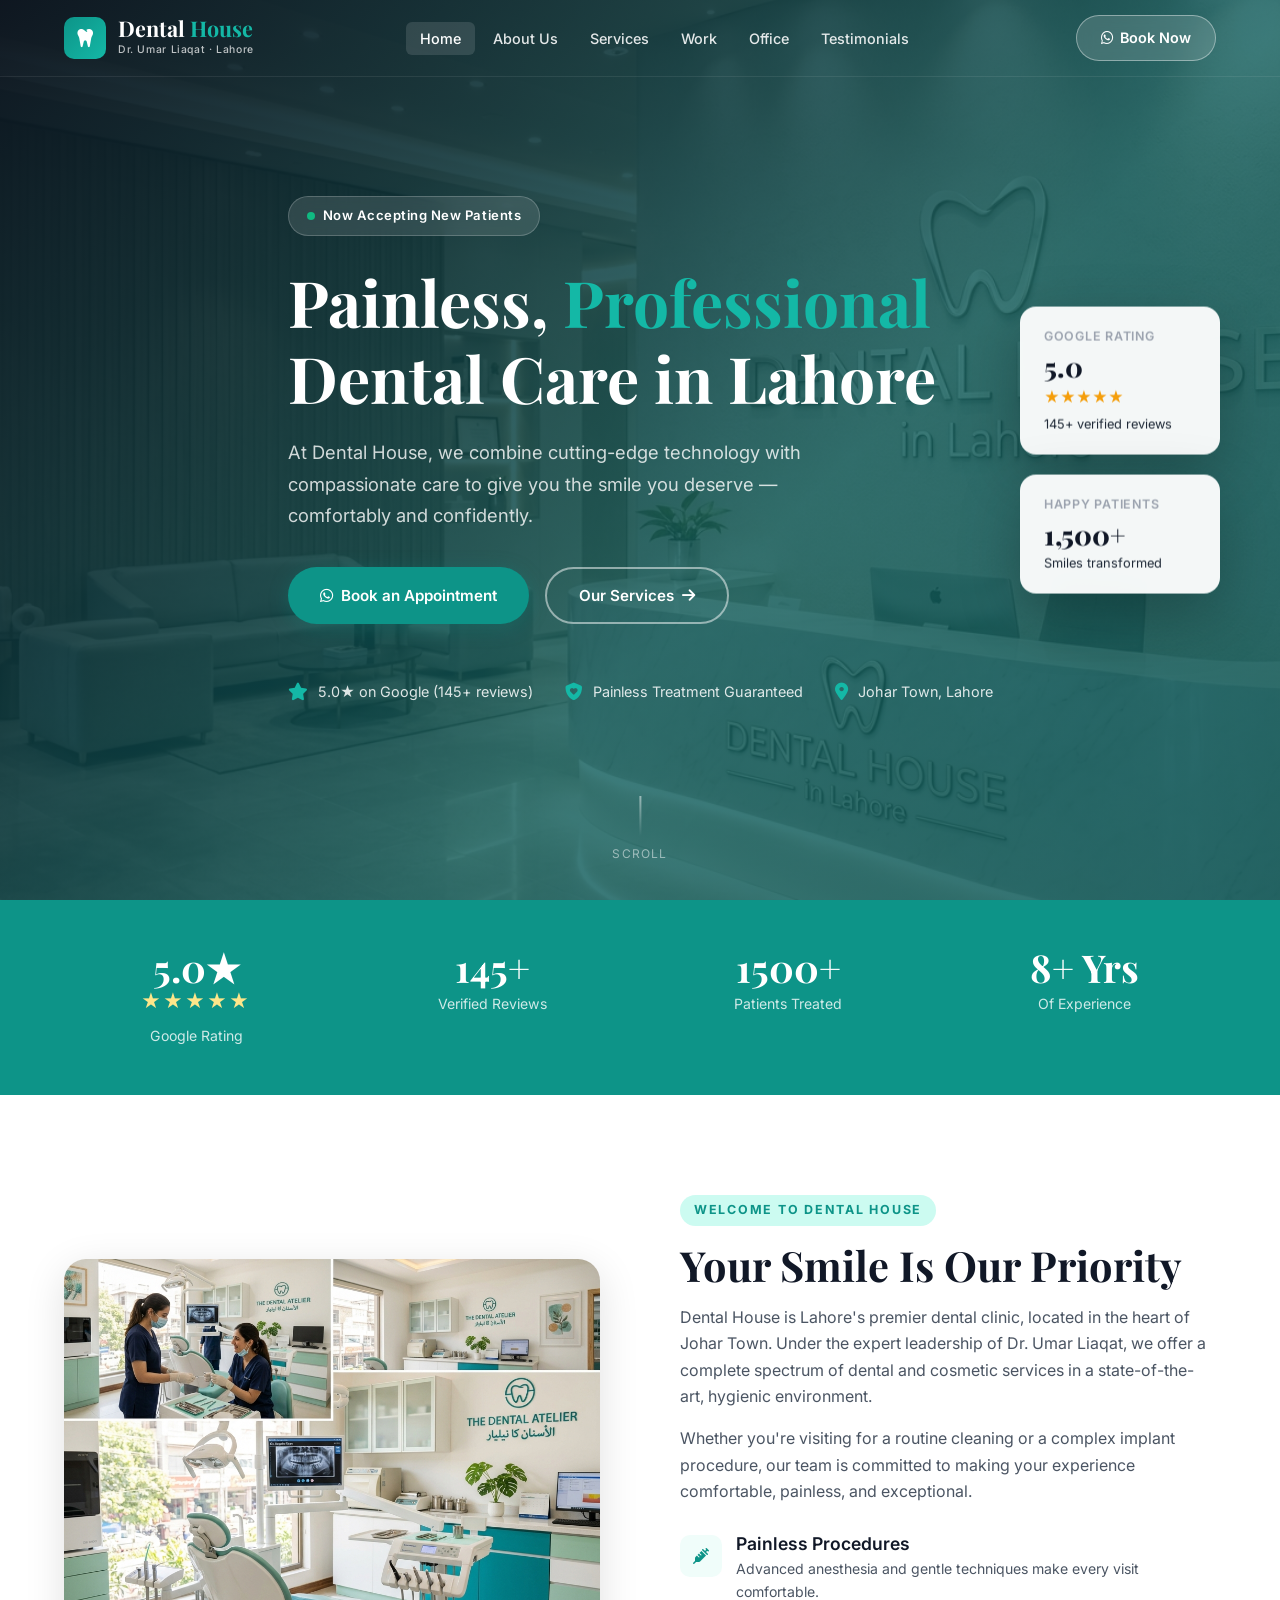
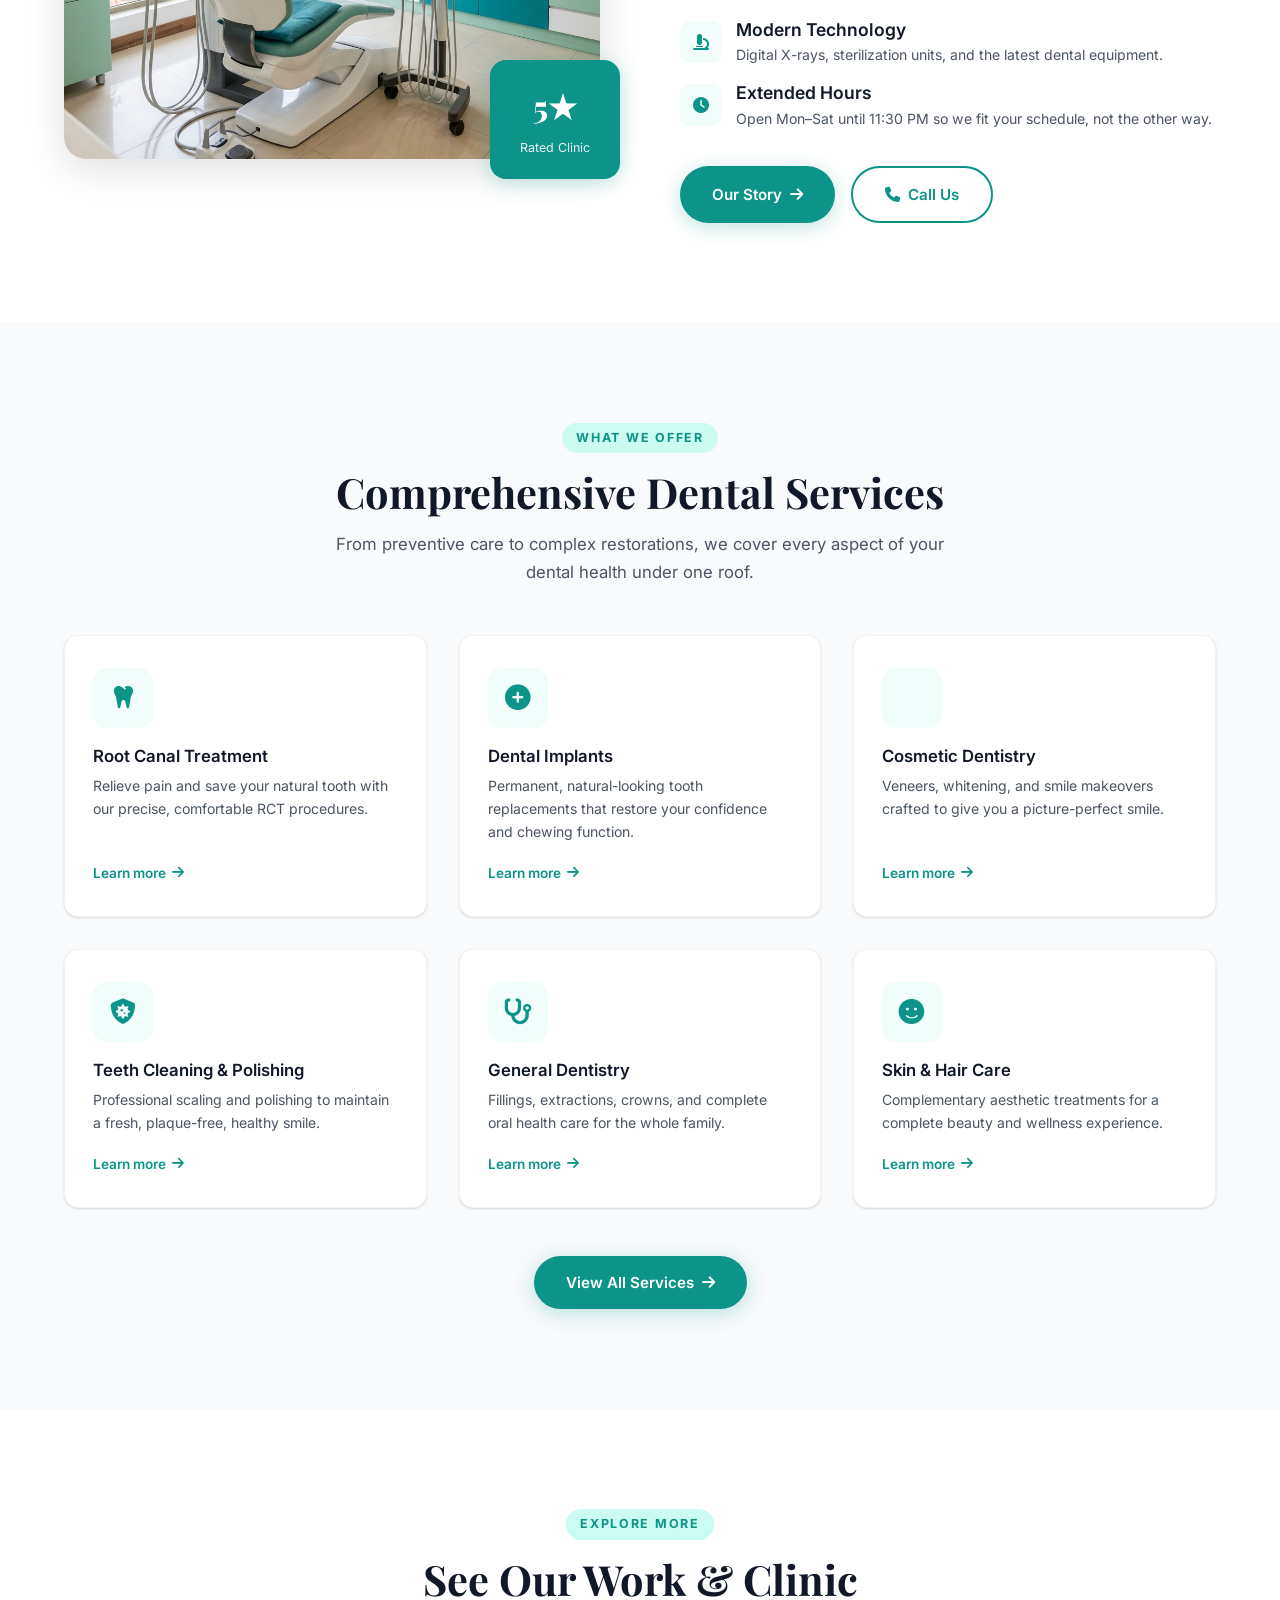
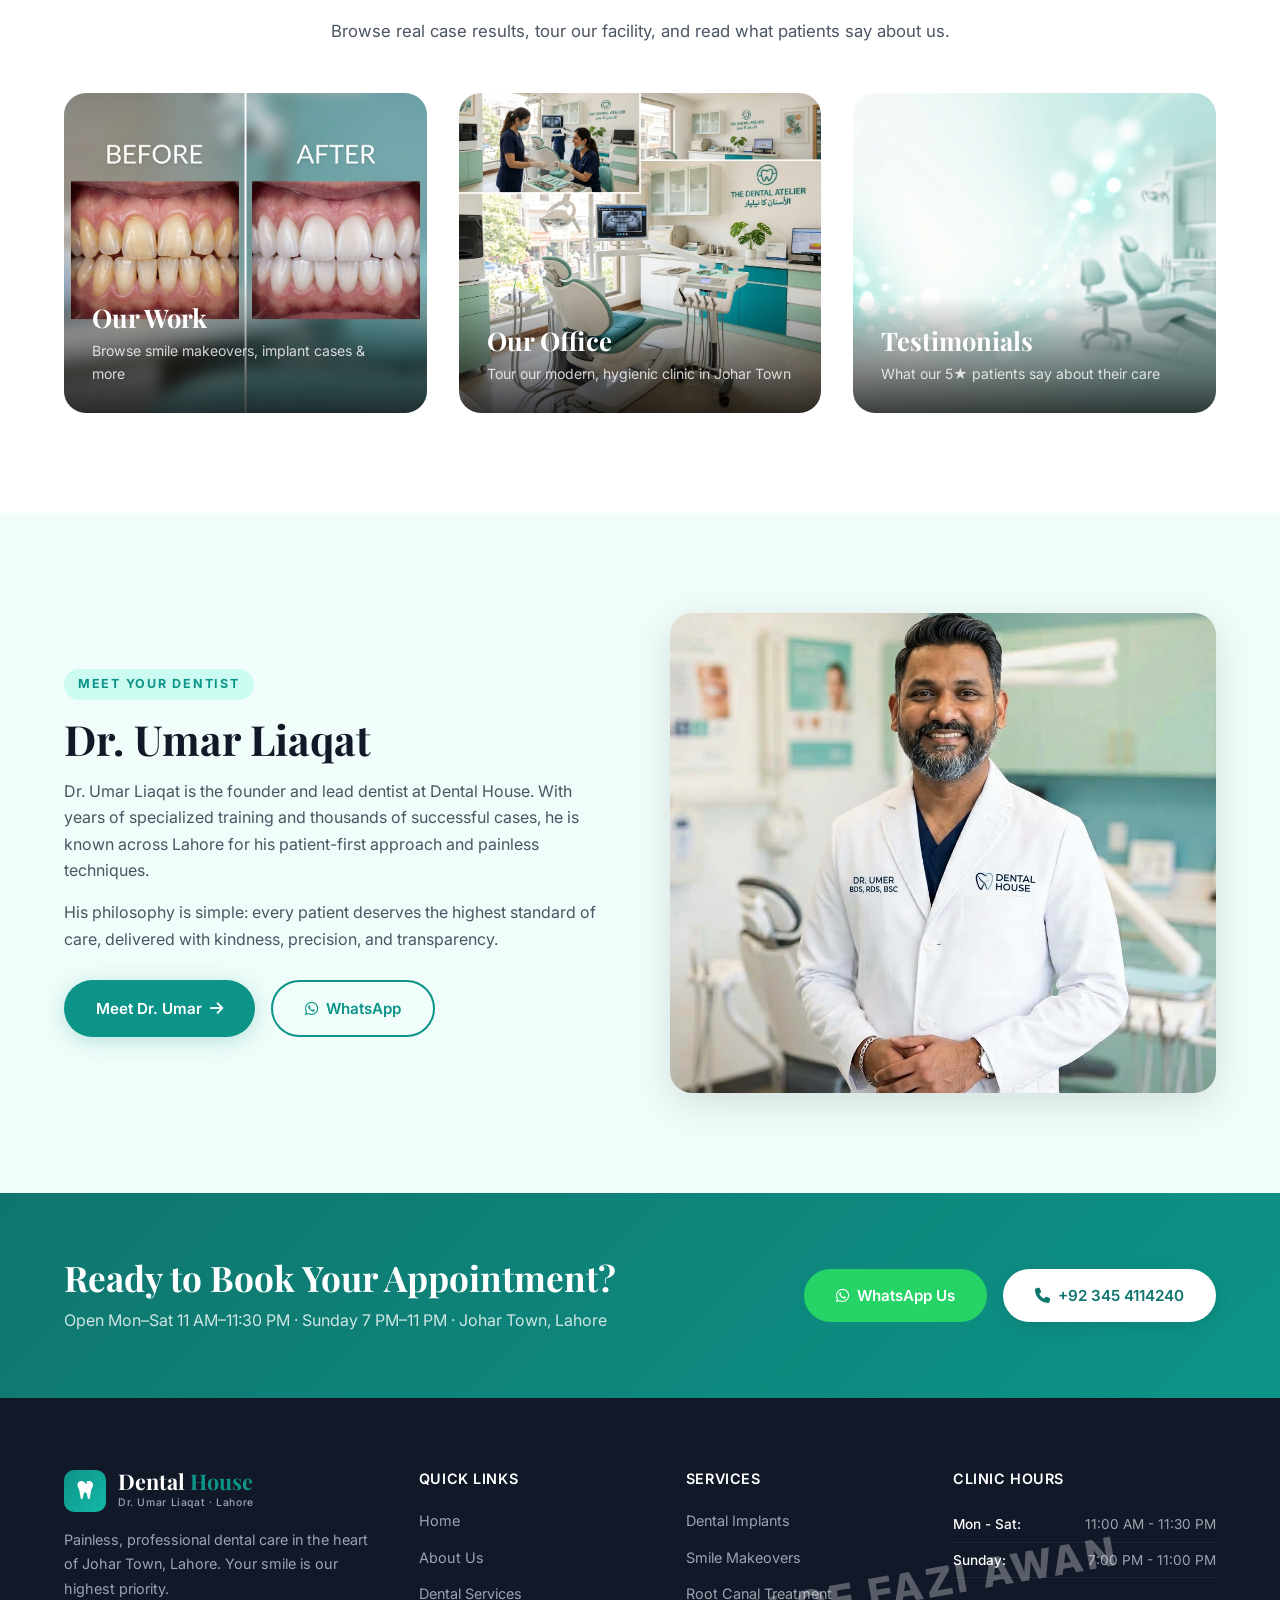
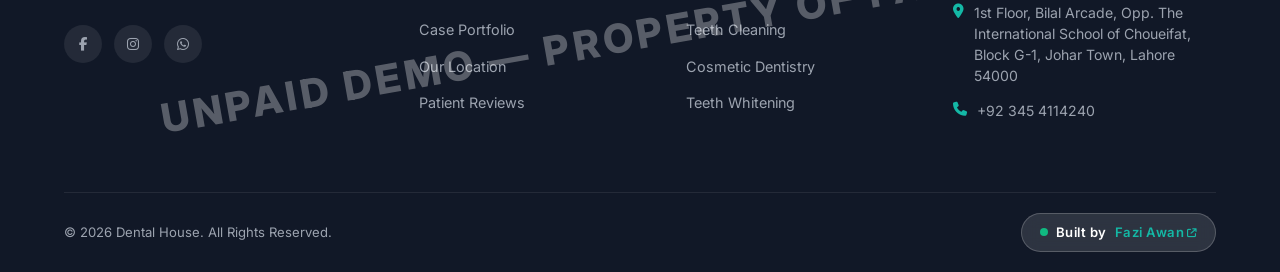
==== commit 9c410d40: "Use House.jfif as hero background image" ====
--- a/index.html
+++ b/index.html
@@ -27,10 +27,10 @@
     .hero-bg {
       position: absolute;
       inset: 0;
-      background-image: url('hero_bg_1789844515133.png');
+      background-image: url('assets/House.jfif');
       background-size: cover;
       background-position: center;
-      opacity: .18;
+      opacity: .35;
     }
     .hero-overlay {
       position: absolute;
--- a/style.css
+++ b/style.css
@@ -693,7 +693,7 @@
 
 /* ——— PAGE HERO (inner pages) ——— */
 .page-hero {
-  background: linear-gradient(135deg, var(--gray-900) 0%, #0f3d38 50%, var(--teal-dark) 100%);
+  background: linear-gradient(135deg, rgba(17, 24, 39, 0.88) 0%, rgba(15, 61, 56, 0.85) 50%, rgba(15, 118, 110, 0.88) 100%), url('assets/House.jfif') center/cover no-repeat;
   padding: 160px 0 90px;
   position: relative;
   overflow: hidden;
@@ -1364,7 +1364,7 @@
 }
 
 .page-hero-about {
-  background: linear-gradient(135deg, var(--gray-900) 0%, #0f3d38 50%, var(--teal-dark) 100%);
+  background: linear-gradient(135deg, rgba(17, 24, 39, 0.88) 0%, rgba(15, 61, 56, 0.85) 50%, rgba(15, 118, 110, 0.88) 100%), url('assets/House.jfif') center/cover no-repeat;
   padding: 160px 0 80px;
   text-align: center;
   position: relative;
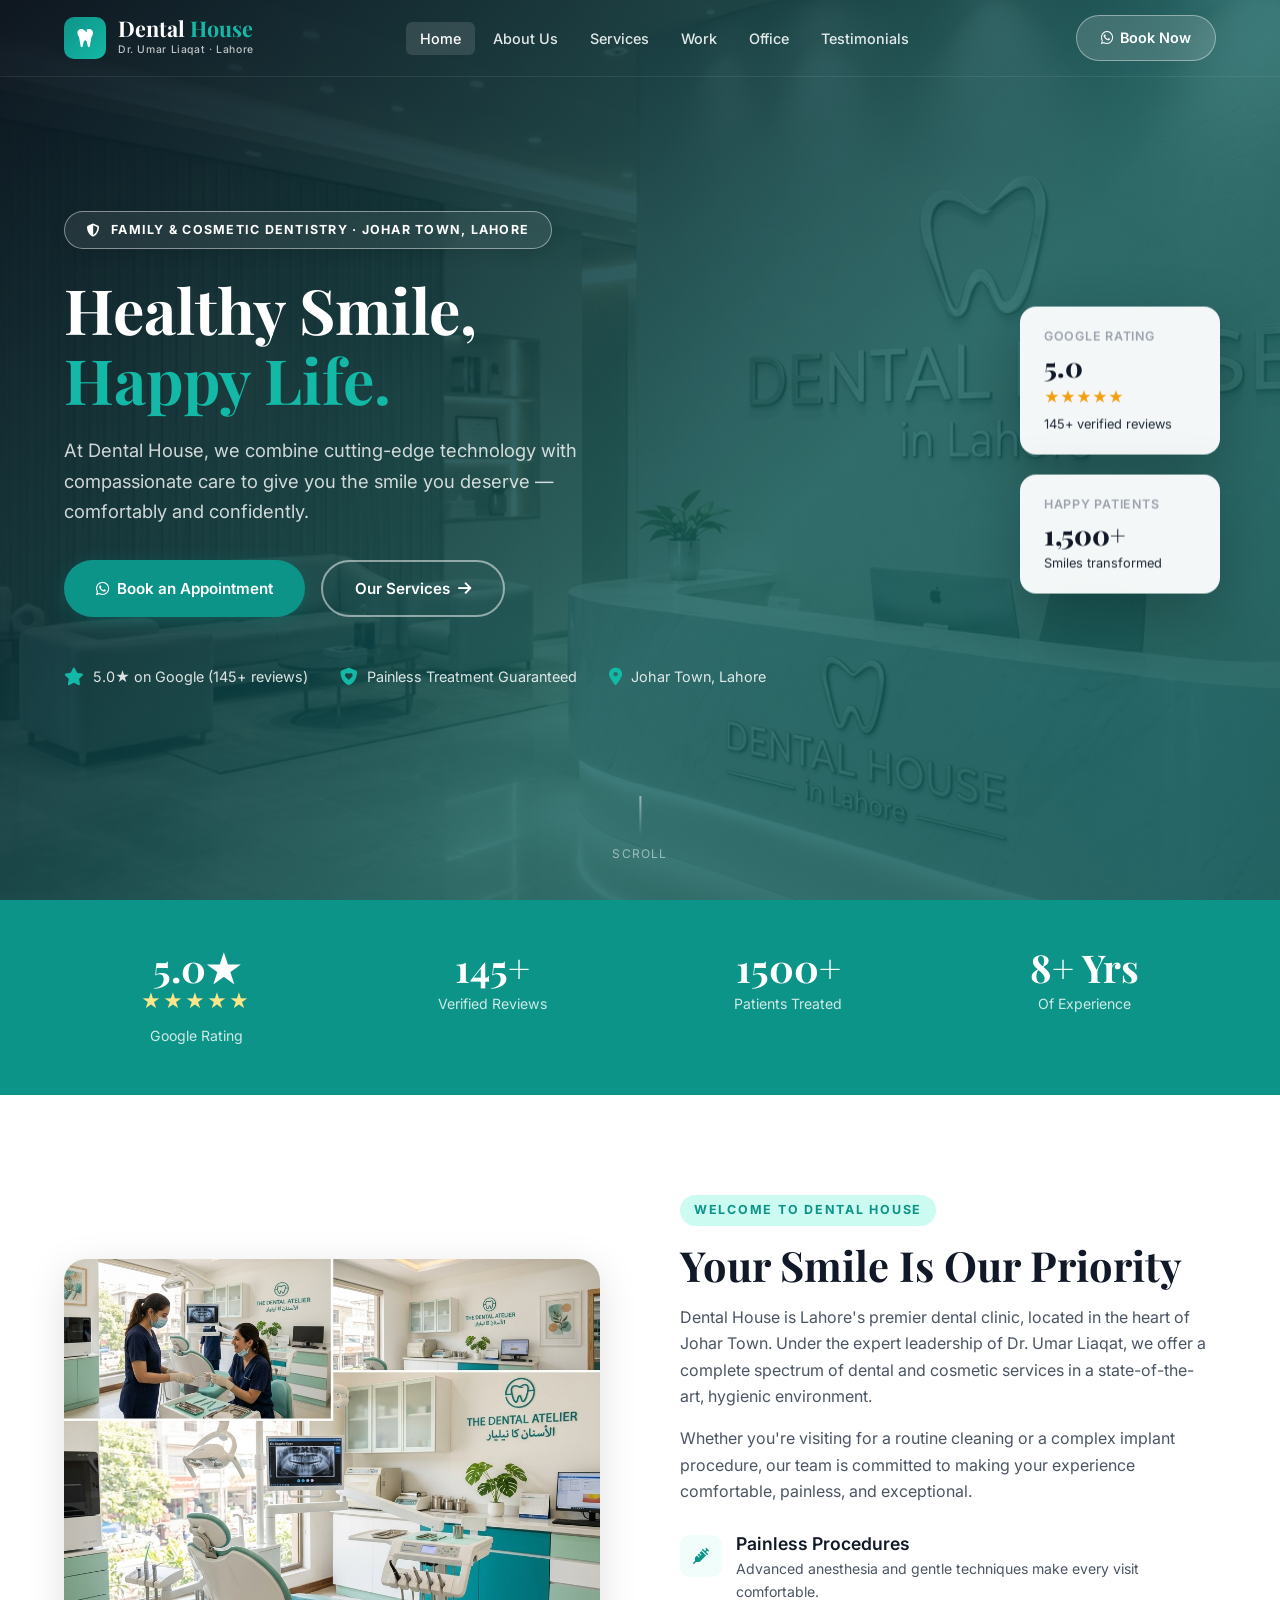
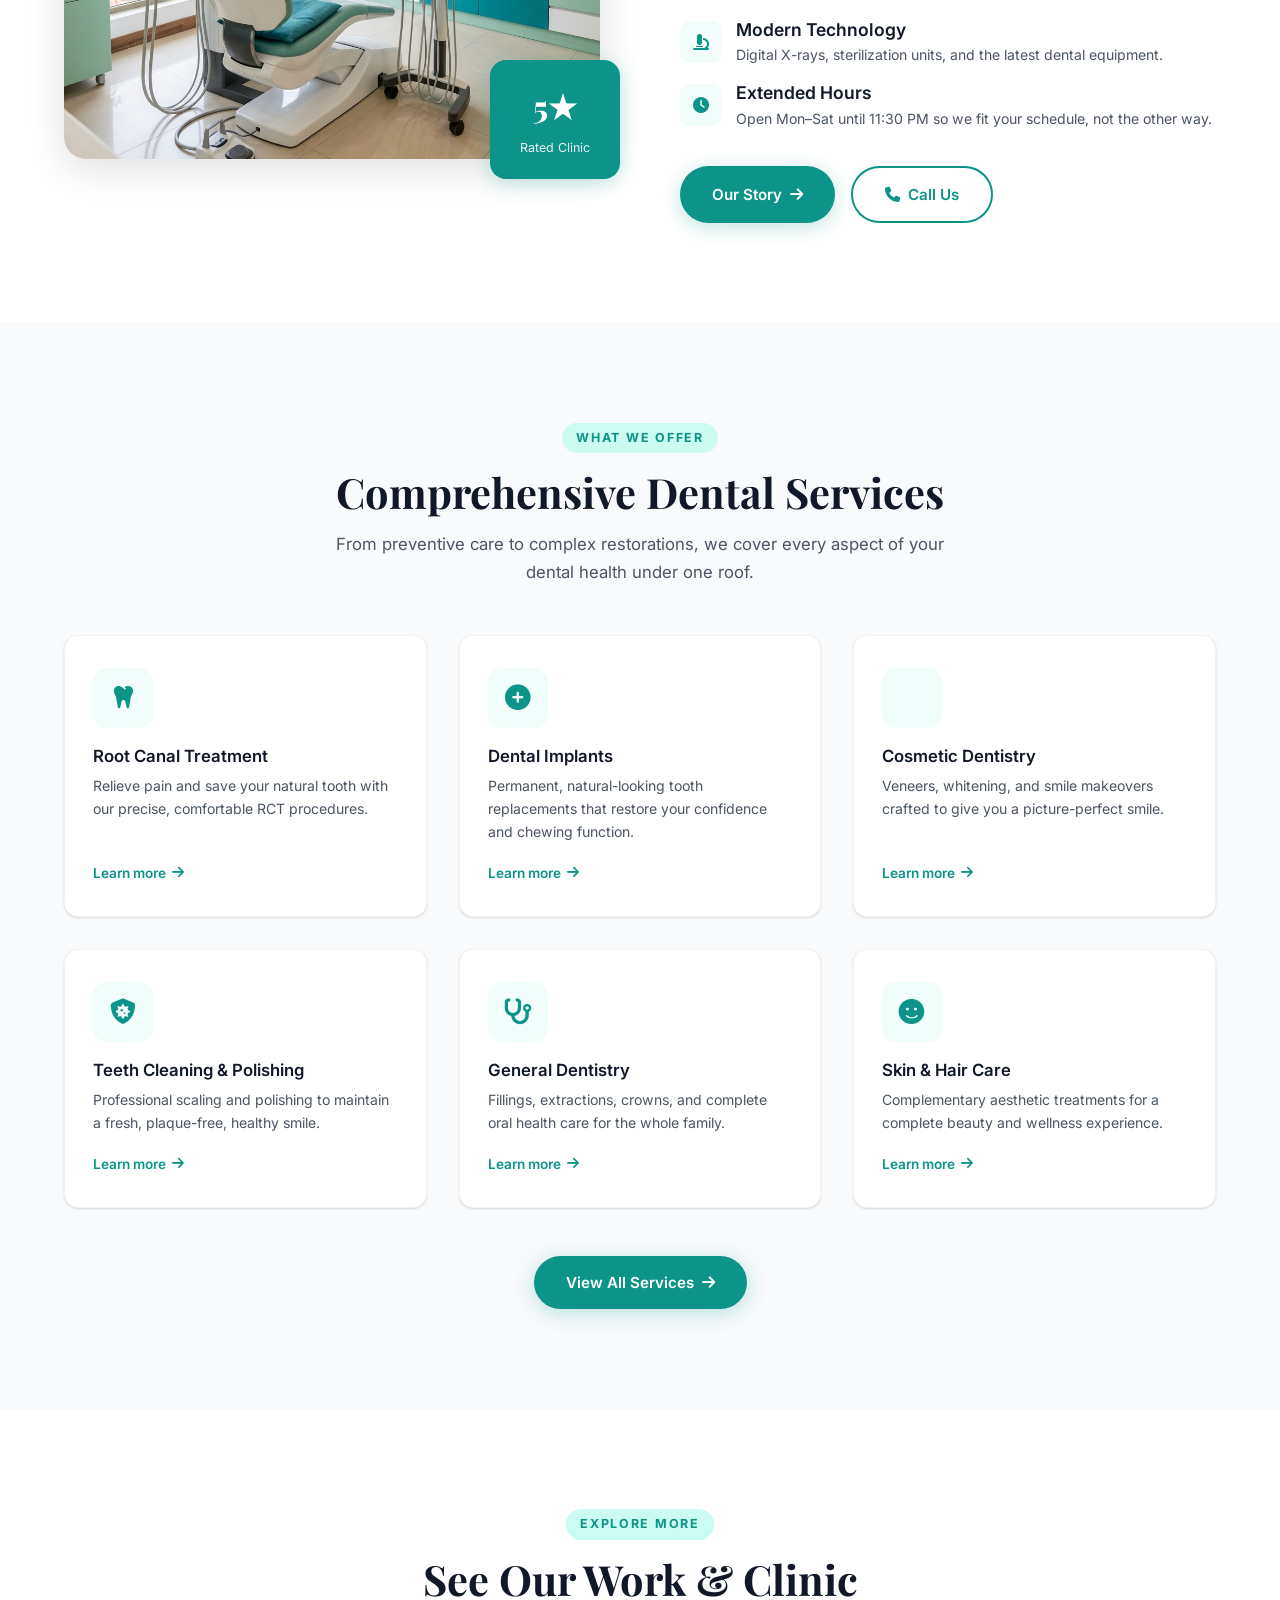
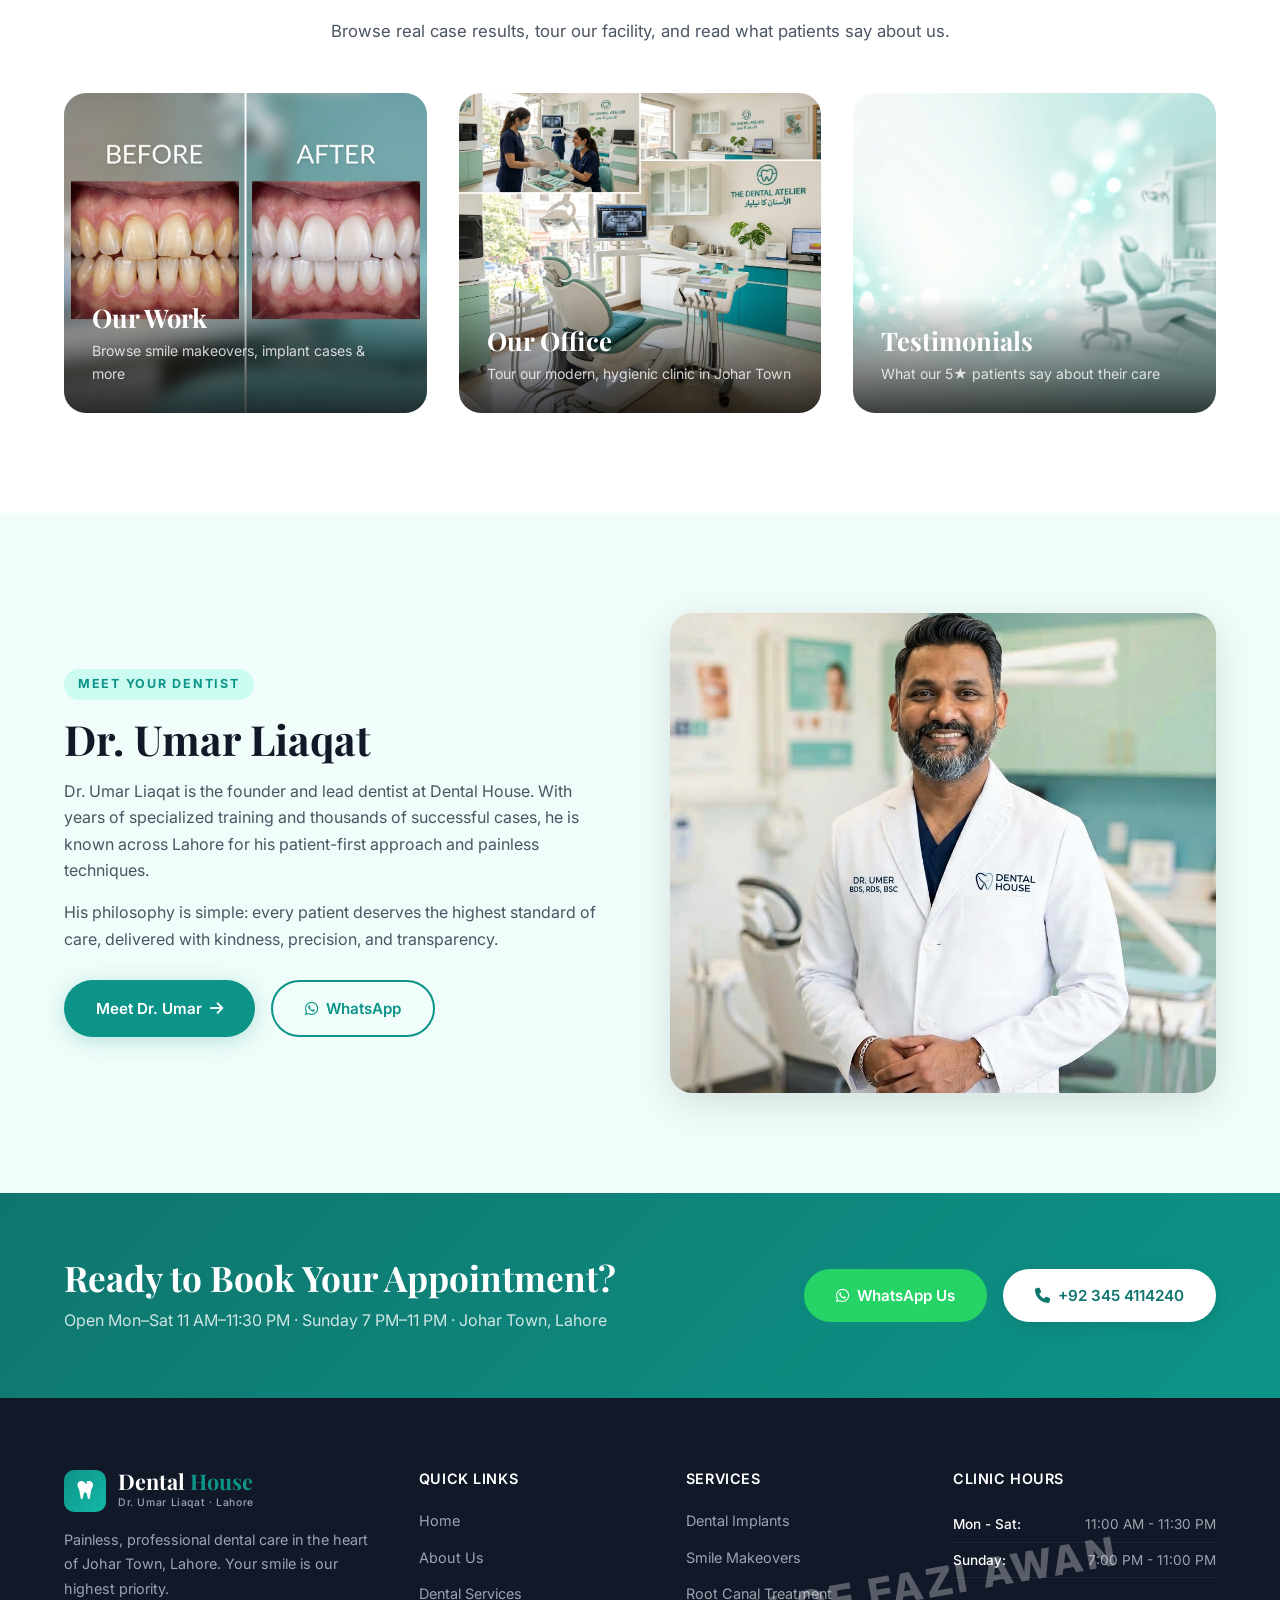
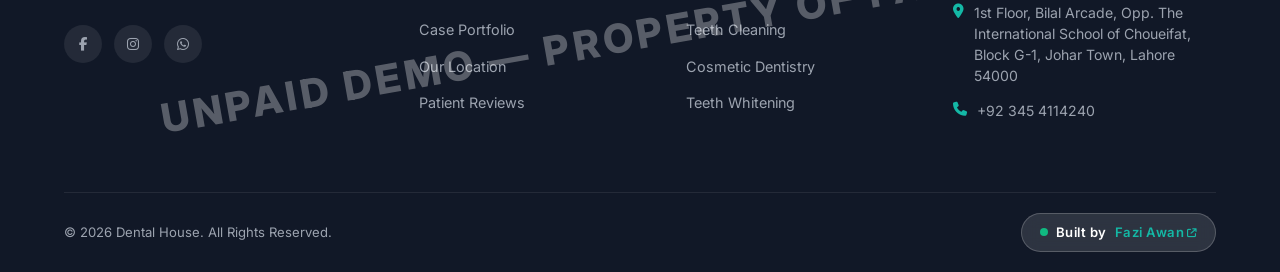
==== commit 627a8253: "Mobile responsiveness, compact hero, and eyebrow fixes" ====
--- a/index.html
+++ b/index.html
@@ -40,64 +40,108 @@
         rgba(13,148,136,.45) 60%,
         rgba(15,118,110,.6) 100%);
     }
+    .hero > .container {
+      width: 100%;
+    }
     .hero-content {
       position: relative;
       z-index: 2;
       max-width: 720px;
+      margin-right: auto;
+      text-align: left;
     }
     .hero-badge {
       display: inline-flex;
       align-items: center;
-      gap: 8px;
-      background: rgba(255,255,255,.12);
-      backdrop-filter: blur(8px);
-      border: 1px solid rgba(255,255,255,.2);
-      color: #fff;
+      gap: 10px;
+      background: rgba(255, 255, 255, 0.08);
+      backdrop-filter: blur(10px);
+      -webkit-backdrop-filter: blur(10px);
+      border: 1px solid rgba(255, 255, 255, 0.45);
+      color: #ffffff;
       padding: 8px 18px;
       border-radius: 50px;
+      font-size: .75rem;
+      font-weight: 700;
+      margin-bottom: 24px;
+      letter-spacing: .1em;
+      text-transform: uppercase;
+      box-shadow: 0 4px 15px rgba(0, 0, 0, 0.1);
+      transition: transform var(--transition), border-color var(--transition), background var(--transition);
+    }
+    .hero-badge:hover {
+      background: rgba(255, 255, 255, 0.15);
+      border-color: rgba(255, 255, 255, 0.7);
+      transform: translateY(-2px);
+    }
+    .hero-badge i {
       font-size: .82rem;
-      font-weight: 600;
-      margin-bottom: 28px;
-      letter-spacing: .04em;
-    }
-    .hero-badge .dot {
-      width: 8px; height: 8px;
-      background: #10b981;
-      border-radius: 50%;
-      animation: pulse 1.5s infinite;
-    }
+      color: #ffffff;
+    }
+    .hero-badge .badge-full { display: inline; white-space: nowrap; }
+    .hero-badge .badge-short { display: none; }
     .hero h1 {
       color: #fff;
-      margin-bottom: 20px;
-      font-size: clamp(2.4rem, 5.5vw, 4rem);
+      margin-bottom: 18px;
+      font-size: clamp(2.15rem, 4.8vw, 3.5rem);
+      line-height: 1.12;
     }
     .hero h1 span { color: var(--teal-light); }
     .hero .hero-sub {
       color: rgba(255,255,255,.8);
-      font-size: 1.15rem;
-      max-width: 540px;
-      margin-bottom: 36px;
-      line-height: 1.7;
+      font-size: clamp(1rem, 1.8vw, 1.1rem);
+      max-width: 530px;
+      margin-bottom: 30px;
+      line-height: 1.65;
     }
     .hero-btns {
       display: flex;
-      gap: 16px;
+      gap: 14px;
       flex-wrap: wrap;
-      margin-bottom: 56px;
+      margin-bottom: 42px;
     }
     .hero-trust {
       display: flex;
-      gap: 32px;
+      gap: 28px;
       flex-wrap: wrap;
     }
     .hero-trust-item {
       display: flex;
       align-items: center;
-      gap: 10px;
+      gap: 9px;
       color: rgba(255,255,255,.85);
-      font-size: .9rem;
-    }
-    .hero-trust-item i { color: var(--teal-light); font-size: 1.1rem; }
+      font-size: .85rem;
+    }
+    .hero-trust-item i { color: var(--teal-light); font-size: 1rem; }
+
+    /* Desktop only — roomier, less compact */
+    @media (min-width: 769px) {
+      .hero-badge {
+        padding: 8px 22px;
+        font-size: .78rem;
+        margin-bottom: 26px;
+      }
+      .hero h1 {
+        margin-bottom: 20px;
+        font-size: clamp(2.4rem, 5vw, 3.9rem);
+      }
+      .hero .hero-sub {
+        font-size: clamp(1.05rem, 1.9vw, 1.15rem);
+        max-width: 560px;
+        margin-bottom: 34px;
+      }
+      .hero-btns {
+        gap: 16px;
+        margin-bottom: 48px;
+      }
+      .hero-trust {
+        gap: 32px;
+      }
+      .hero-trust-item {
+        font-size: .9rem;
+      }
+      .hero-trust-item i { font-size: 1.1rem; }
+    }
 
     /* floating card */
     .hero-float {
@@ -262,6 +306,33 @@
       .hero-float { display: none; }
     }
     @media (max-width: 768px) {
+      .hero {
+        min-height: auto;
+        align-items: flex-start;
+        padding: 130px 0 100px;
+      }
+      .hero-content {
+        width: 100%;
+        max-width: 100%;
+      }
+      .hero-badge {
+        margin-bottom: 20px;
+        font-size: .7rem;
+        padding: 6px 14px;
+        white-space: nowrap;
+        text-align: left;
+      }
+      .hero-badge .badge-full { display: none; }
+      .hero-badge .badge-short { display: inline; }
+      .hero .hero-sub {
+        max-width: 100%;
+      }
+      .hero-btns {
+        margin-bottom: 40px;
+      }
+      .scroll-cue {
+        bottom: 24px;
+      }
       .intro-grid { grid-template-columns: 1fr; gap: 48px; }
       .intro-badge-float { bottom: -10px; right: 16px; }
     }
@@ -314,10 +385,11 @@
     <div class="container" style="position:relative;z-index:2;">
       <div class="hero-content">
         <div class="hero-badge">
-          <span class="dot"></span>
-          Now Accepting New Patients
-        </div>
-        <h1>Painless, <span>Professional</span><br>Dental Care in Lahore</h1>
+          <i class="fa-solid fa-shield-halved"></i>
+          <span class="badge-full">FAMILY &amp; COSMETIC DENTISTRY · JOHAR TOWN, LAHORE</span>
+          <span class="badge-short">FAMILY &amp; COSMETIC DENTISTRY · LAHORE</span>
+        </div>
+        <h1>Healthy Smile,<br><span>Happy Life.</span></h1>
         <p class="hero-sub">
           At Dental House, we combine cutting-edge technology with compassionate care to give you the smile you deserve — comfortably and confidently.
         </p>
--- a/style.css
+++ b/style.css
@@ -43,6 +43,7 @@
 html {
   scroll-behavior: smooth;
   font-size: 16px;
+  overflow-x: hidden;
 }
 
 body {
@@ -1332,35 +1333,59 @@
   .container {
     padding: 0 16px;
   }
+
+  .nav-inner {
+    gap: 12px;
+  }
+  .nav-logo {
+    min-width: 0;
+  }
+  .nav-logo-text {
+    font-size: 1.2rem;
+    white-space: nowrap;
+  }
+  .nav-logo-sub {
+    display: none;
+  }
 }
 
 /* =============================================
    ABOUT US PAGE — CALIFORNIA DENTAL INSPIRED (ORIGINAL TEAL BRANDING)
    ============================================= */
 
-/* Centered Pill Tag in Hero */
-.hero-pill-tag {
+/* Centered Eyebrow Pill Tag in Hero (California Dental Style) */
+.hero-pill-tag,
+.hero-eyebrow-pill {
   display: inline-flex;
   align-items: center;
-  gap: 8px;
-  background: rgba(255, 255, 255, 0.12);
-  border: 1px solid rgba(255, 255, 255, 0.25);
-  color: rgba(255, 255, 255, 0.95);
-  padding: 6px 18px;
+  gap: 10px;
+  background: rgba(255, 255, 255, 0.08);
+  border: 1px solid rgba(255, 255, 255, 0.45);
+  color: #ffffff;
+  padding: 8px 22px;
   border-radius: 50px;
-  font-size: 0.76rem;
+  font-size: 0.78rem;
   font-weight: 700;
-  letter-spacing: 0.12em;
+  letter-spacing: 0.11em;
   text-transform: uppercase;
-  margin-bottom: 20px;
-  backdrop-filter: blur(8px);
-}
-
-.hero-pill-tag .dot {
-  width: 6px;
-  height: 6px;
-  background: var(--teal-light);
-  border-radius: 50%;
+  margin-bottom: 24px;
+  backdrop-filter: blur(10px);
+  -webkit-backdrop-filter: blur(10px);
+  box-shadow: 0 4px 15px rgba(0, 0, 0, 0.1);
+  transition: transform var(--transition), border-color var(--transition), background var(--transition);
+}
+
+.hero-pill-tag:hover,
+.hero-eyebrow-pill:hover {
+  background: rgba(255, 255, 255, 0.15);
+  border-color: rgba(255, 255, 255, 0.7);
+  transform: translateY(-2px);
+}
+
+.hero-pill-tag i,
+.hero-eyebrow-pill i {
+  font-size: 0.9rem;
+  color: #ffffff;
 }
 
 .page-hero-about {
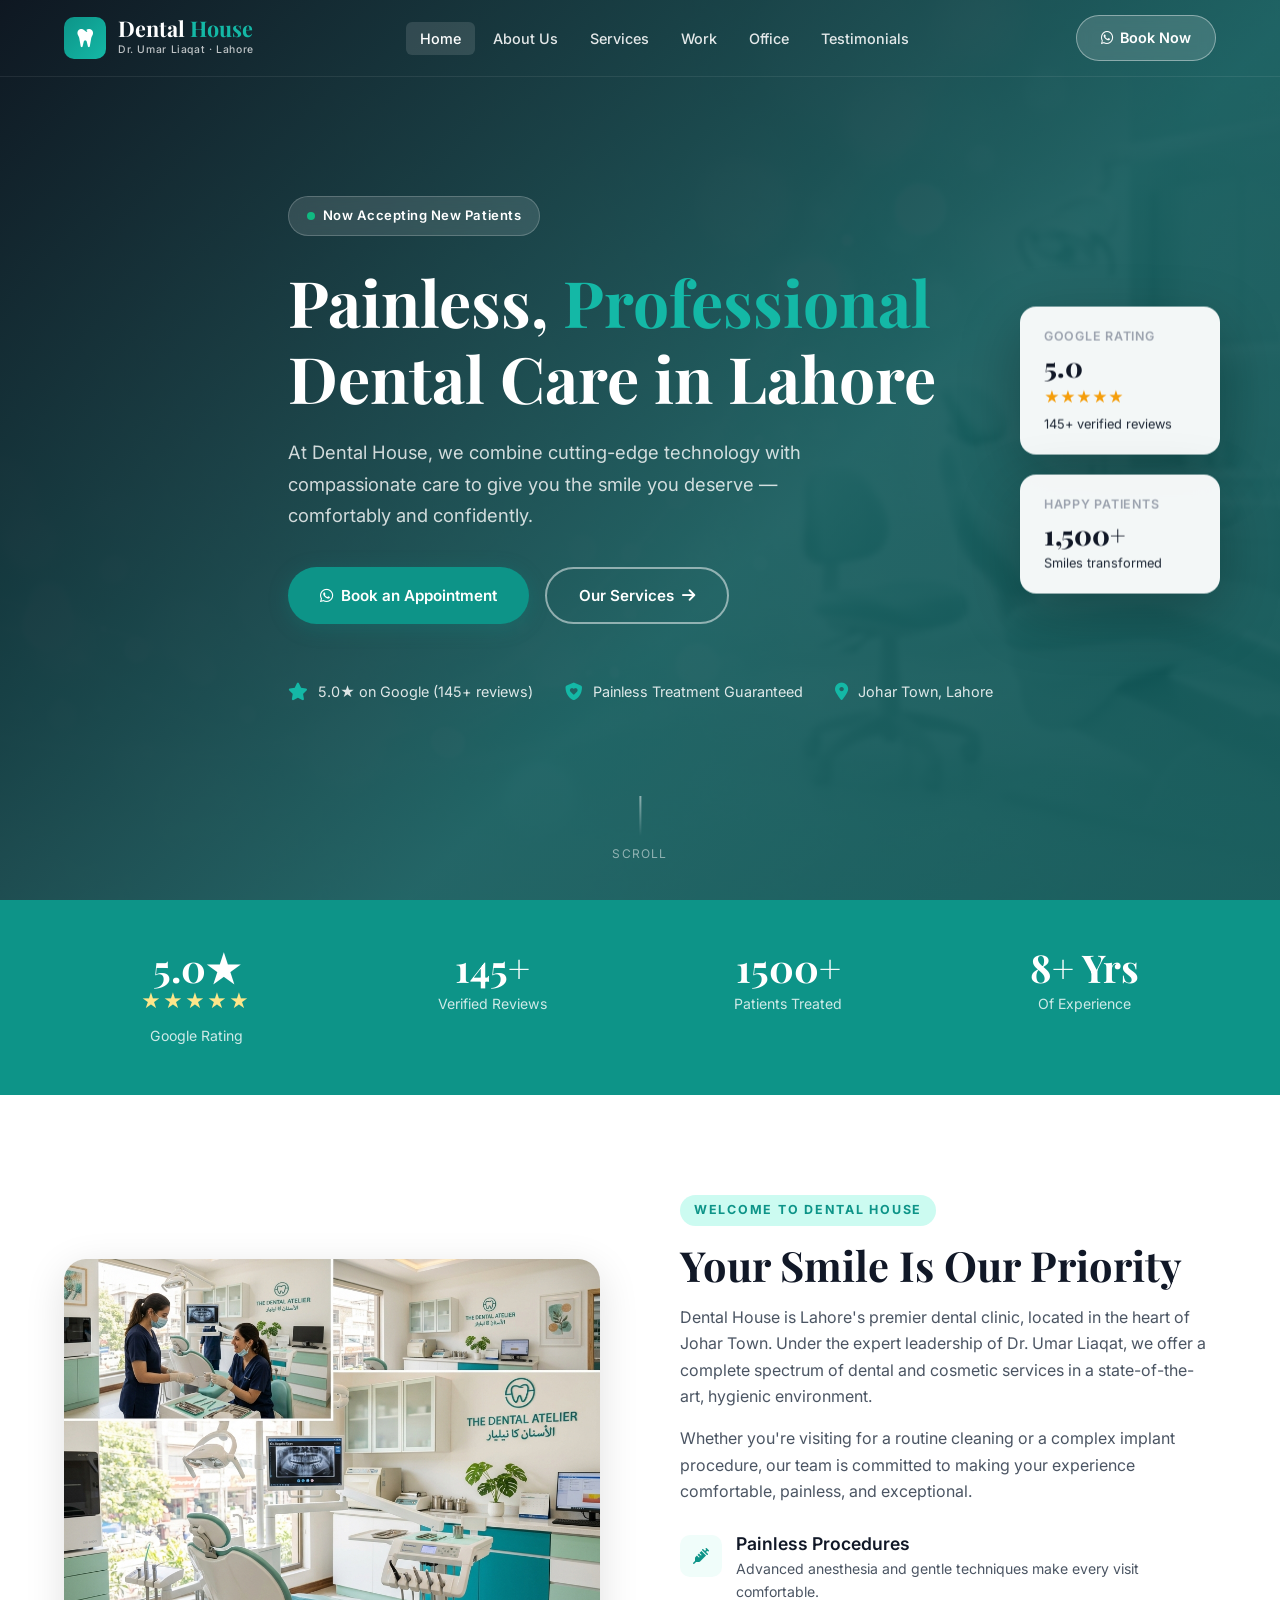
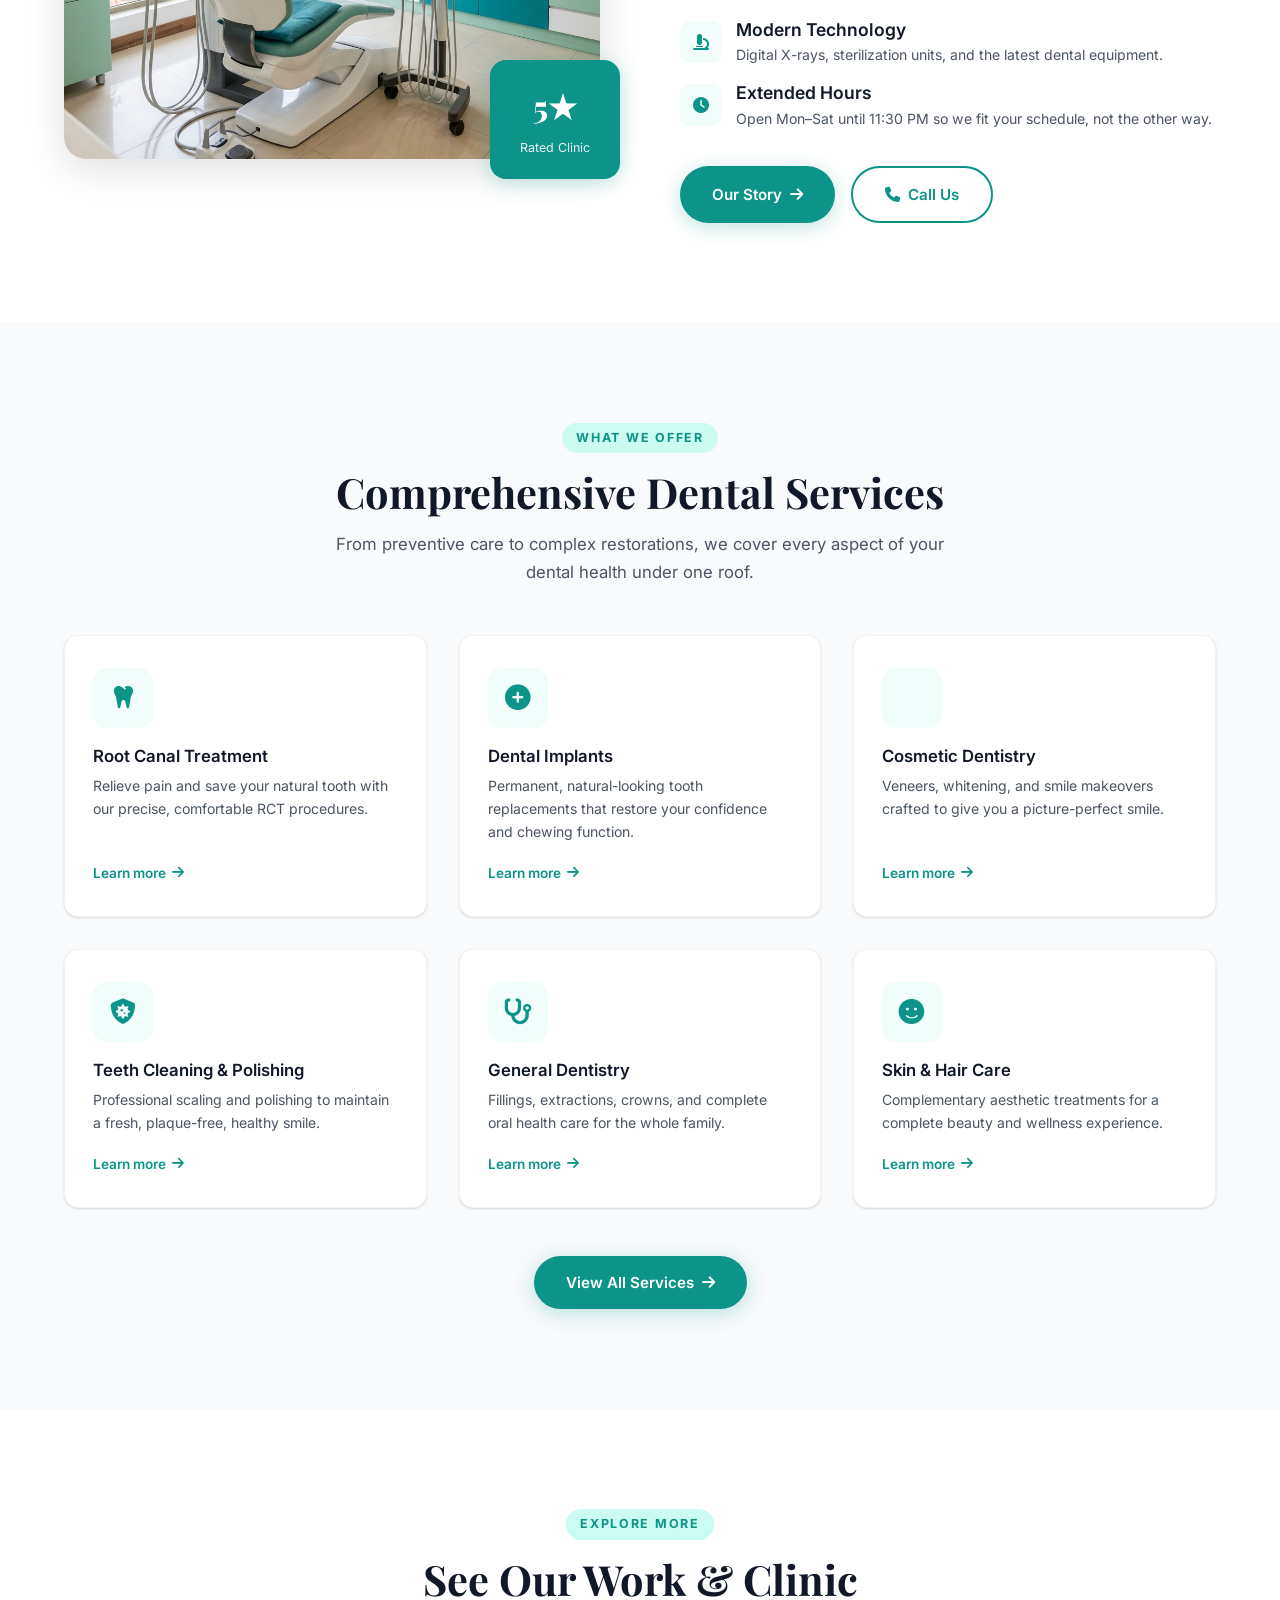
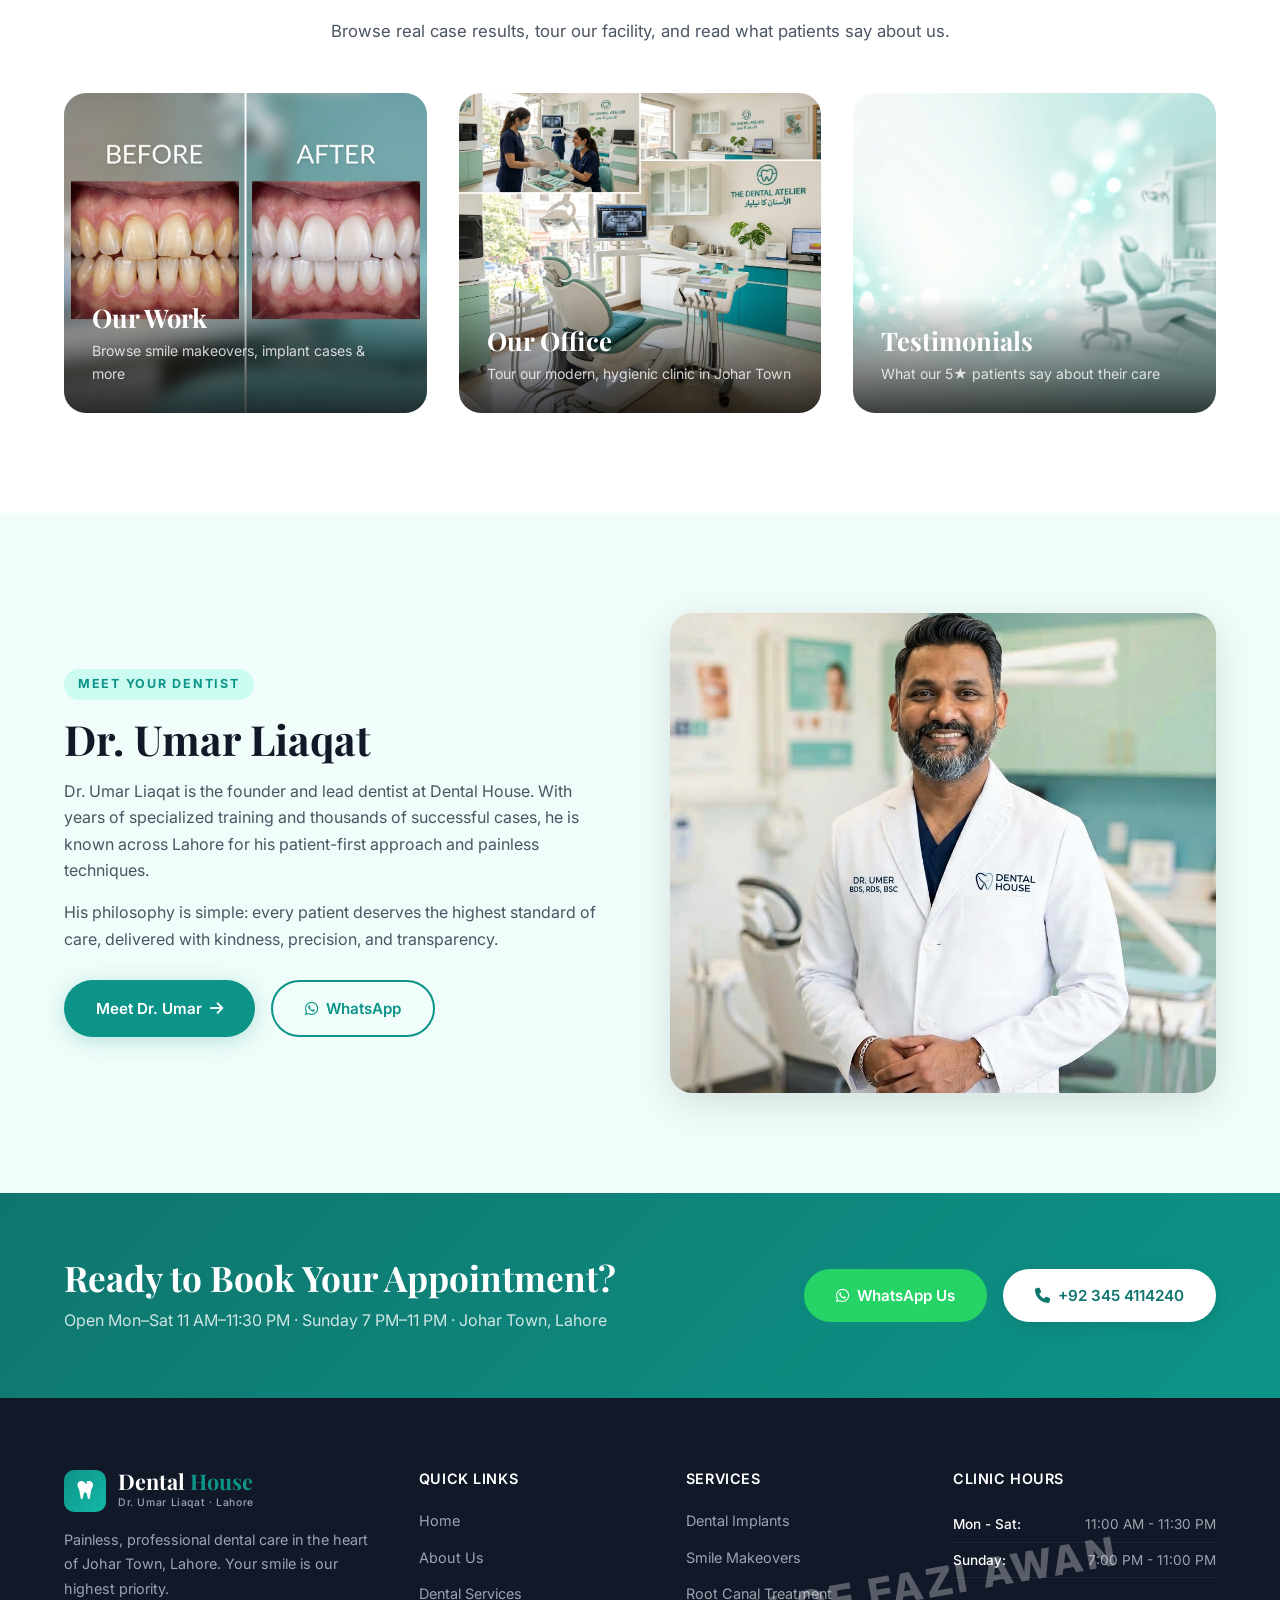
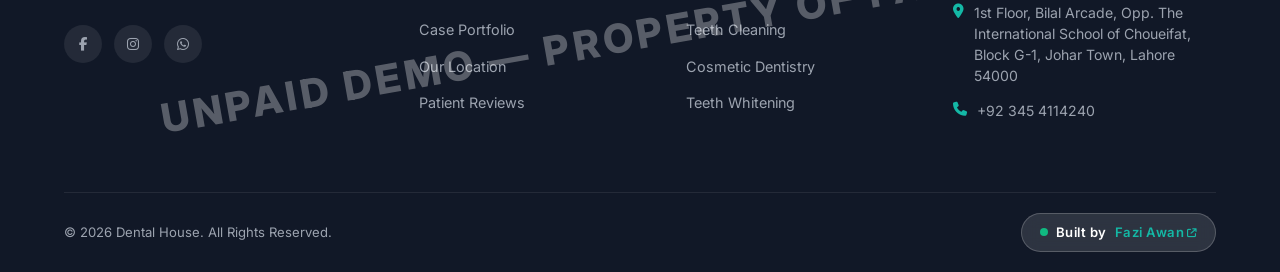
==== commit a5ed1a5d: "Hero redesign with compact mobile layout and new branding" ====
--- a/index.html
+++ b/index.html
@@ -27,10 +27,10 @@
     .hero-bg {
       position: absolute;
       inset: 0;
-      background-image: url('assets/House.jfif');
+      background-image: url('hero_bg_1789844515133.png');
       background-size: cover;
       background-position: center;
-      opacity: .35;
+      opacity: .18;
     }
     .hero-overlay {
       position: absolute;
@@ -40,108 +40,64 @@
         rgba(13,148,136,.45) 60%,
         rgba(15,118,110,.6) 100%);
     }
-    .hero > .container {
-      width: 100%;
-    }
     .hero-content {
       position: relative;
       z-index: 2;
       max-width: 720px;
-      margin-right: auto;
-      text-align: left;
     }
     .hero-badge {
       display: inline-flex;
       align-items: center;
-      gap: 10px;
-      background: rgba(255, 255, 255, 0.08);
-      backdrop-filter: blur(10px);
-      -webkit-backdrop-filter: blur(10px);
-      border: 1px solid rgba(255, 255, 255, 0.45);
-      color: #ffffff;
+      gap: 8px;
+      background: rgba(255,255,255,.12);
+      backdrop-filter: blur(8px);
+      border: 1px solid rgba(255,255,255,.2);
+      color: #fff;
       padding: 8px 18px;
       border-radius: 50px;
-      font-size: .75rem;
-      font-weight: 700;
-      margin-bottom: 24px;
-      letter-spacing: .1em;
-      text-transform: uppercase;
-      box-shadow: 0 4px 15px rgba(0, 0, 0, 0.1);
-      transition: transform var(--transition), border-color var(--transition), background var(--transition);
-    }
-    .hero-badge:hover {
-      background: rgba(255, 255, 255, 0.15);
-      border-color: rgba(255, 255, 255, 0.7);
-      transform: translateY(-2px);
-    }
-    .hero-badge i {
       font-size: .82rem;
-      color: #ffffff;
-    }
-    .hero-badge .badge-full { display: inline; white-space: nowrap; }
-    .hero-badge .badge-short { display: none; }
+      font-weight: 600;
+      margin-bottom: 28px;
+      letter-spacing: .04em;
+    }
+    .hero-badge .dot {
+      width: 8px; height: 8px;
+      background: #10b981;
+      border-radius: 50%;
+      animation: pulse 1.5s infinite;
+    }
     .hero h1 {
       color: #fff;
-      margin-bottom: 18px;
-      font-size: clamp(2.15rem, 4.8vw, 3.5rem);
-      line-height: 1.12;
+      margin-bottom: 20px;
+      font-size: clamp(2.4rem, 5.5vw, 4rem);
     }
     .hero h1 span { color: var(--teal-light); }
     .hero .hero-sub {
       color: rgba(255,255,255,.8);
-      font-size: clamp(1rem, 1.8vw, 1.1rem);
-      max-width: 530px;
-      margin-bottom: 30px;
-      line-height: 1.65;
+      font-size: 1.15rem;
+      max-width: 540px;
+      margin-bottom: 36px;
+      line-height: 1.7;
     }
     .hero-btns {
       display: flex;
-      gap: 14px;
+      gap: 16px;
       flex-wrap: wrap;
-      margin-bottom: 42px;
+      margin-bottom: 56px;
     }
     .hero-trust {
       display: flex;
-      gap: 28px;
+      gap: 32px;
       flex-wrap: wrap;
     }
     .hero-trust-item {
       display: flex;
       align-items: center;
-      gap: 9px;
+      gap: 10px;
       color: rgba(255,255,255,.85);
-      font-size: .85rem;
-    }
-    .hero-trust-item i { color: var(--teal-light); font-size: 1rem; }
-
-    /* Desktop only — roomier, less compact */
-    @media (min-width: 769px) {
-      .hero-badge {
-        padding: 8px 22px;
-        font-size: .78rem;
-        margin-bottom: 26px;
-      }
-      .hero h1 {
-        margin-bottom: 20px;
-        font-size: clamp(2.4rem, 5vw, 3.9rem);
-      }
-      .hero .hero-sub {
-        font-size: clamp(1.05rem, 1.9vw, 1.15rem);
-        max-width: 560px;
-        margin-bottom: 34px;
-      }
-      .hero-btns {
-        gap: 16px;
-        margin-bottom: 48px;
-      }
-      .hero-trust {
-        gap: 32px;
-      }
-      .hero-trust-item {
-        font-size: .9rem;
-      }
-      .hero-trust-item i { font-size: 1.1rem; }
-    }
+      font-size: .9rem;
+    }
+    .hero-trust-item i { color: var(--teal-light); font-size: 1.1rem; }
 
     /* floating card */
     .hero-float {
@@ -306,35 +262,65 @@
       .hero-float { display: none; }
     }
     @media (max-width: 768px) {
+      .intro-grid { grid-template-columns: 1fr; gap: 48px; }
+      .intro-badge-float { bottom: -10px; right: 16px; }
+    }
+
+    /* ——— COMPACT MOBILE HERO (everything fits in one view) ——— */
+    @media (max-width: 767px) {
       .hero {
         min-height: auto;
-        align-items: flex-start;
-        padding: 130px 0 100px;
+        padding: 116px 0 78px; /* clears the fixed 76px nav + room for scroll cue */
+        align-items: center;
       }
-      .hero-content {
-        width: 100%;
-        max-width: 100%;
+      .hero-content { width: 100%; }
+      .hero-badge {
+        padding: 7px 14px;
+        font-size: .72rem;
+        margin-bottom: 18px;
+        white-space: nowrap;
+        letter-spacing: .03em;
       }
-      .hero-badge {
-        margin-bottom: 20px;
-        font-size: .7rem;
-        padding: 6px 14px;
-        white-space: nowrap;
-        text-align: left;
+      .hero-badge .dot { width: 7px; height: 7px; }
+      .hero h1 {
+        font-size: clamp(1.9rem, 7.5vw, 2.5rem);
+        margin-bottom: 14px;
       }
-      .hero-badge .badge-full { display: none; }
-      .hero-badge .badge-short { display: inline; }
       .hero .hero-sub {
-        max-width: 100%;
+        font-size: .96rem;
+        line-height: 1.6;
+        margin-bottom: 22px;
       }
       .hero-btns {
-        margin-bottom: 40px;
+        flex-direction: column;
+        align-items: stretch;
+        gap: 12px;
+        margin-bottom: 26px;
       }
+      .hero-btns .btn {
+        justify-content: center;
+        width: 100%;
+      }
+      .hero-trust {
+        flex-direction: column;
+        align-items: flex-start;
+        gap: 8px;
+      }
+      .hero-trust-item { font-size: .78rem; gap: 7px; }
+      .hero-trust-item i { font-size: .95rem; }
       .scroll-cue {
-        bottom: 24px;
+        position: absolute;
+        bottom: 26px;
+        left: 50%;
+        transform: translateX(-50%);
+        gap: 6px;
+        font-size: .68rem;
       }
-      .intro-grid { grid-template-columns: 1fr; gap: 48px; }
-      .intro-badge-float { bottom: -10px; right: 16px; }
+      .scroll-cue-line { height: 28px; }
+    }
+    @media (max-width: 399px) {
+      .hero { padding-top: 112px; }
+      .hero-trust-item { font-size: .76rem; }
     }
   </style>
 </head>
@@ -385,11 +371,10 @@
     <div class="container" style="position:relative;z-index:2;">
       <div class="hero-content">
         <div class="hero-badge">
-          <i class="fa-solid fa-shield-halved"></i>
-          <span class="badge-full">FAMILY &amp; COSMETIC DENTISTRY · JOHAR TOWN, LAHORE</span>
-          <span class="badge-short">FAMILY &amp; COSMETIC DENTISTRY · LAHORE</span>
-        </div>
-        <h1>Healthy Smile,<br><span>Happy Life.</span></h1>
+          <span class="dot"></span>
+          Now Accepting New Patients
+        </div>
+        <h1>Painless, <span>Professional</span><br>Dental Care in Lahore</h1>
         <p class="hero-sub">
           At Dental House, we combine cutting-edge technology with compassionate care to give you the smile you deserve — comfortably and confidently.
         </p>
--- a/style.css
+++ b/style.css
@@ -43,7 +43,6 @@
 html {
   scroll-behavior: smooth;
   font-size: 16px;
-  overflow-x: hidden;
 }
 
 body {
@@ -694,7 +693,7 @@
 
 /* ——— PAGE HERO (inner pages) ——— */
 .page-hero {
-  background: linear-gradient(135deg, rgba(17, 24, 39, 0.88) 0%, rgba(15, 61, 56, 0.85) 50%, rgba(15, 118, 110, 0.88) 100%), url('assets/House.jfif') center/cover no-repeat;
+  background: linear-gradient(135deg, var(--gray-900) 0%, #0f3d38 50%, var(--teal-dark) 100%);
   padding: 160px 0 90px;
   position: relative;
   overflow: hidden;
@@ -1333,63 +1332,39 @@
   .container {
     padding: 0 16px;
   }
-
-  .nav-inner {
-    gap: 12px;
-  }
-  .nav-logo {
-    min-width: 0;
-  }
-  .nav-logo-text {
-    font-size: 1.2rem;
-    white-space: nowrap;
-  }
-  .nav-logo-sub {
-    display: none;
-  }
 }
 
 /* =============================================
    ABOUT US PAGE — CALIFORNIA DENTAL INSPIRED (ORIGINAL TEAL BRANDING)
    ============================================= */
 
-/* Centered Eyebrow Pill Tag in Hero (California Dental Style) */
-.hero-pill-tag,
-.hero-eyebrow-pill {
+/* Centered Pill Tag in Hero */
+.hero-pill-tag {
   display: inline-flex;
   align-items: center;
-  gap: 10px;
-  background: rgba(255, 255, 255, 0.08);
-  border: 1px solid rgba(255, 255, 255, 0.45);
-  color: #ffffff;
-  padding: 8px 22px;
+  gap: 8px;
+  background: rgba(255, 255, 255, 0.12);
+  border: 1px solid rgba(255, 255, 255, 0.25);
+  color: rgba(255, 255, 255, 0.95);
+  padding: 6px 18px;
   border-radius: 50px;
-  font-size: 0.78rem;
+  font-size: 0.76rem;
   font-weight: 700;
-  letter-spacing: 0.11em;
+  letter-spacing: 0.12em;
   text-transform: uppercase;
-  margin-bottom: 24px;
-  backdrop-filter: blur(10px);
-  -webkit-backdrop-filter: blur(10px);
-  box-shadow: 0 4px 15px rgba(0, 0, 0, 0.1);
-  transition: transform var(--transition), border-color var(--transition), background var(--transition);
-}
-
-.hero-pill-tag:hover,
-.hero-eyebrow-pill:hover {
-  background: rgba(255, 255, 255, 0.15);
-  border-color: rgba(255, 255, 255, 0.7);
-  transform: translateY(-2px);
-}
-
-.hero-pill-tag i,
-.hero-eyebrow-pill i {
-  font-size: 0.9rem;
-  color: #ffffff;
+  margin-bottom: 20px;
+  backdrop-filter: blur(8px);
+}
+
+.hero-pill-tag .dot {
+  width: 6px;
+  height: 6px;
+  background: var(--teal-light);
+  border-radius: 50%;
 }
 
 .page-hero-about {
-  background: linear-gradient(135deg, rgba(17, 24, 39, 0.88) 0%, rgba(15, 61, 56, 0.85) 50%, rgba(15, 118, 110, 0.88) 100%), url('assets/House.jfif') center/cover no-repeat;
+  background: linear-gradient(135deg, var(--gray-900) 0%, #0f3d38 50%, var(--teal-dark) 100%);
   padding: 160px 0 80px;
   text-align: center;
   position: relative;
